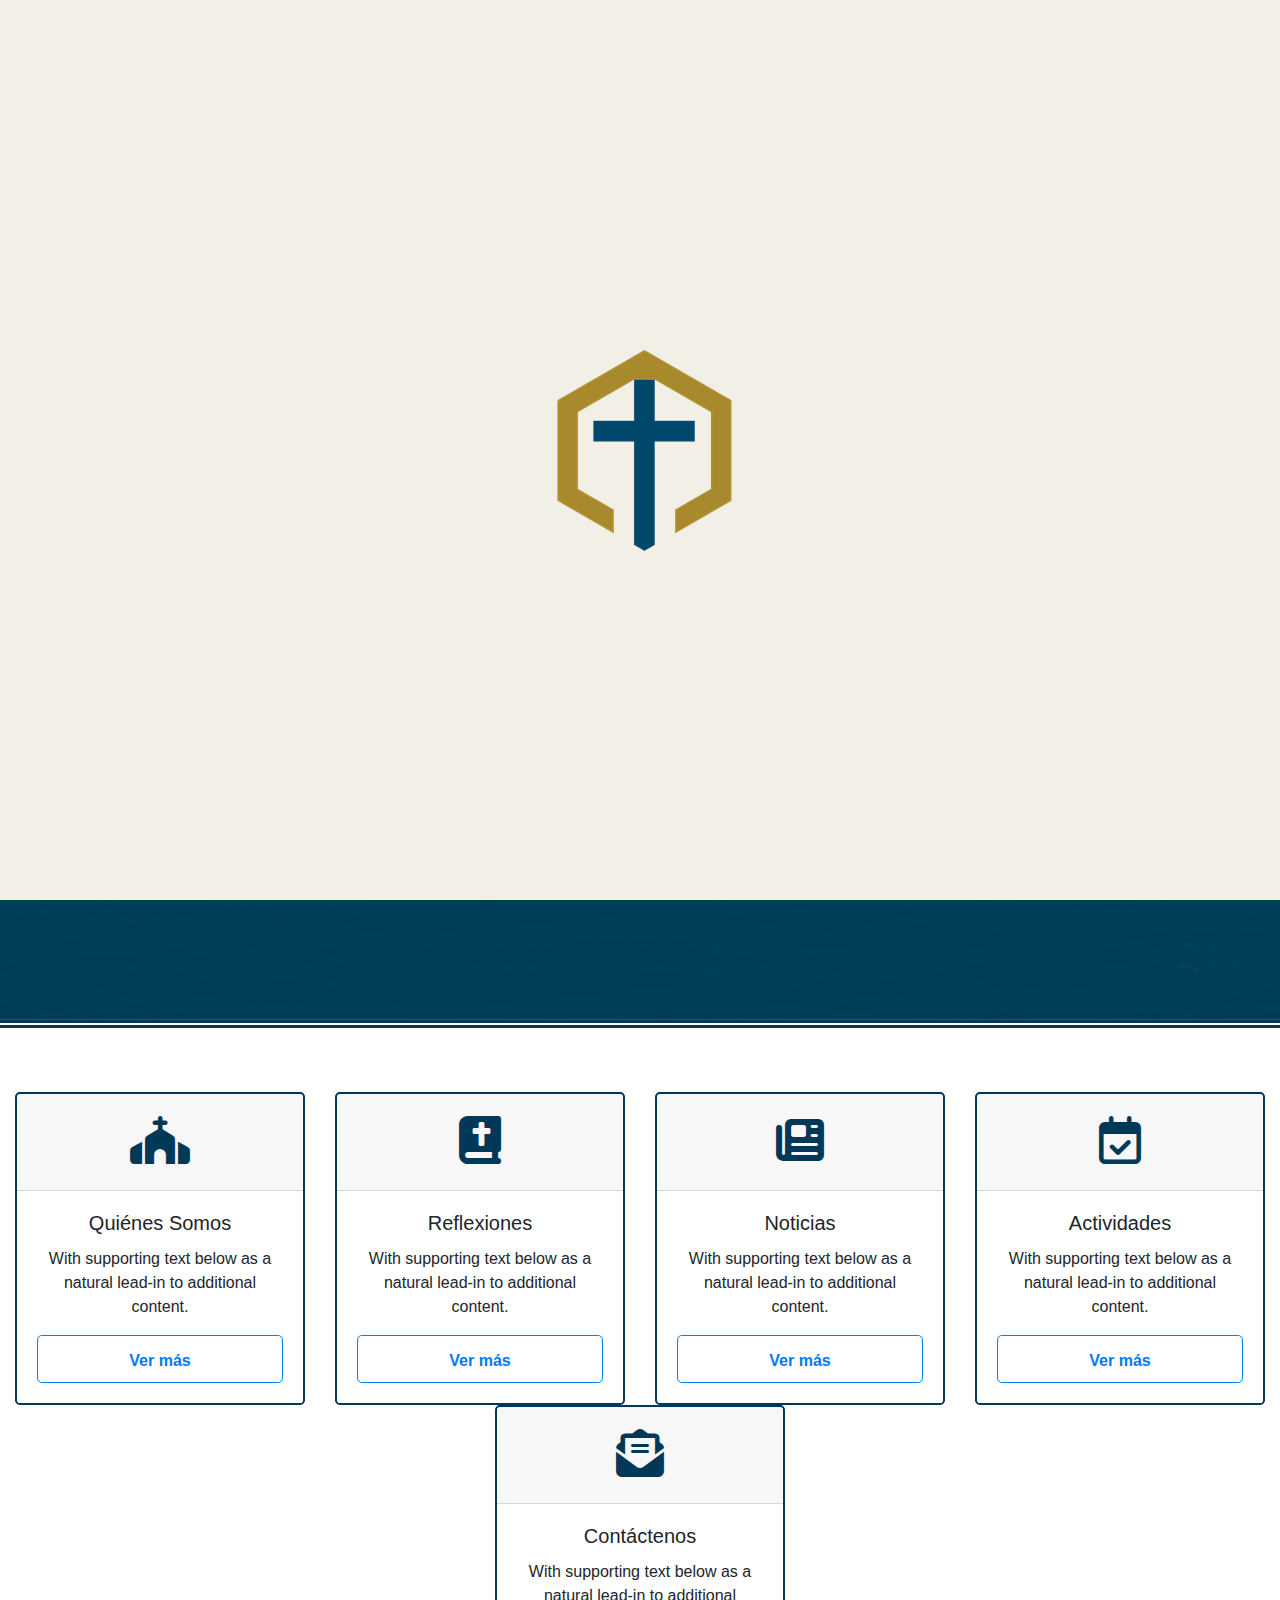
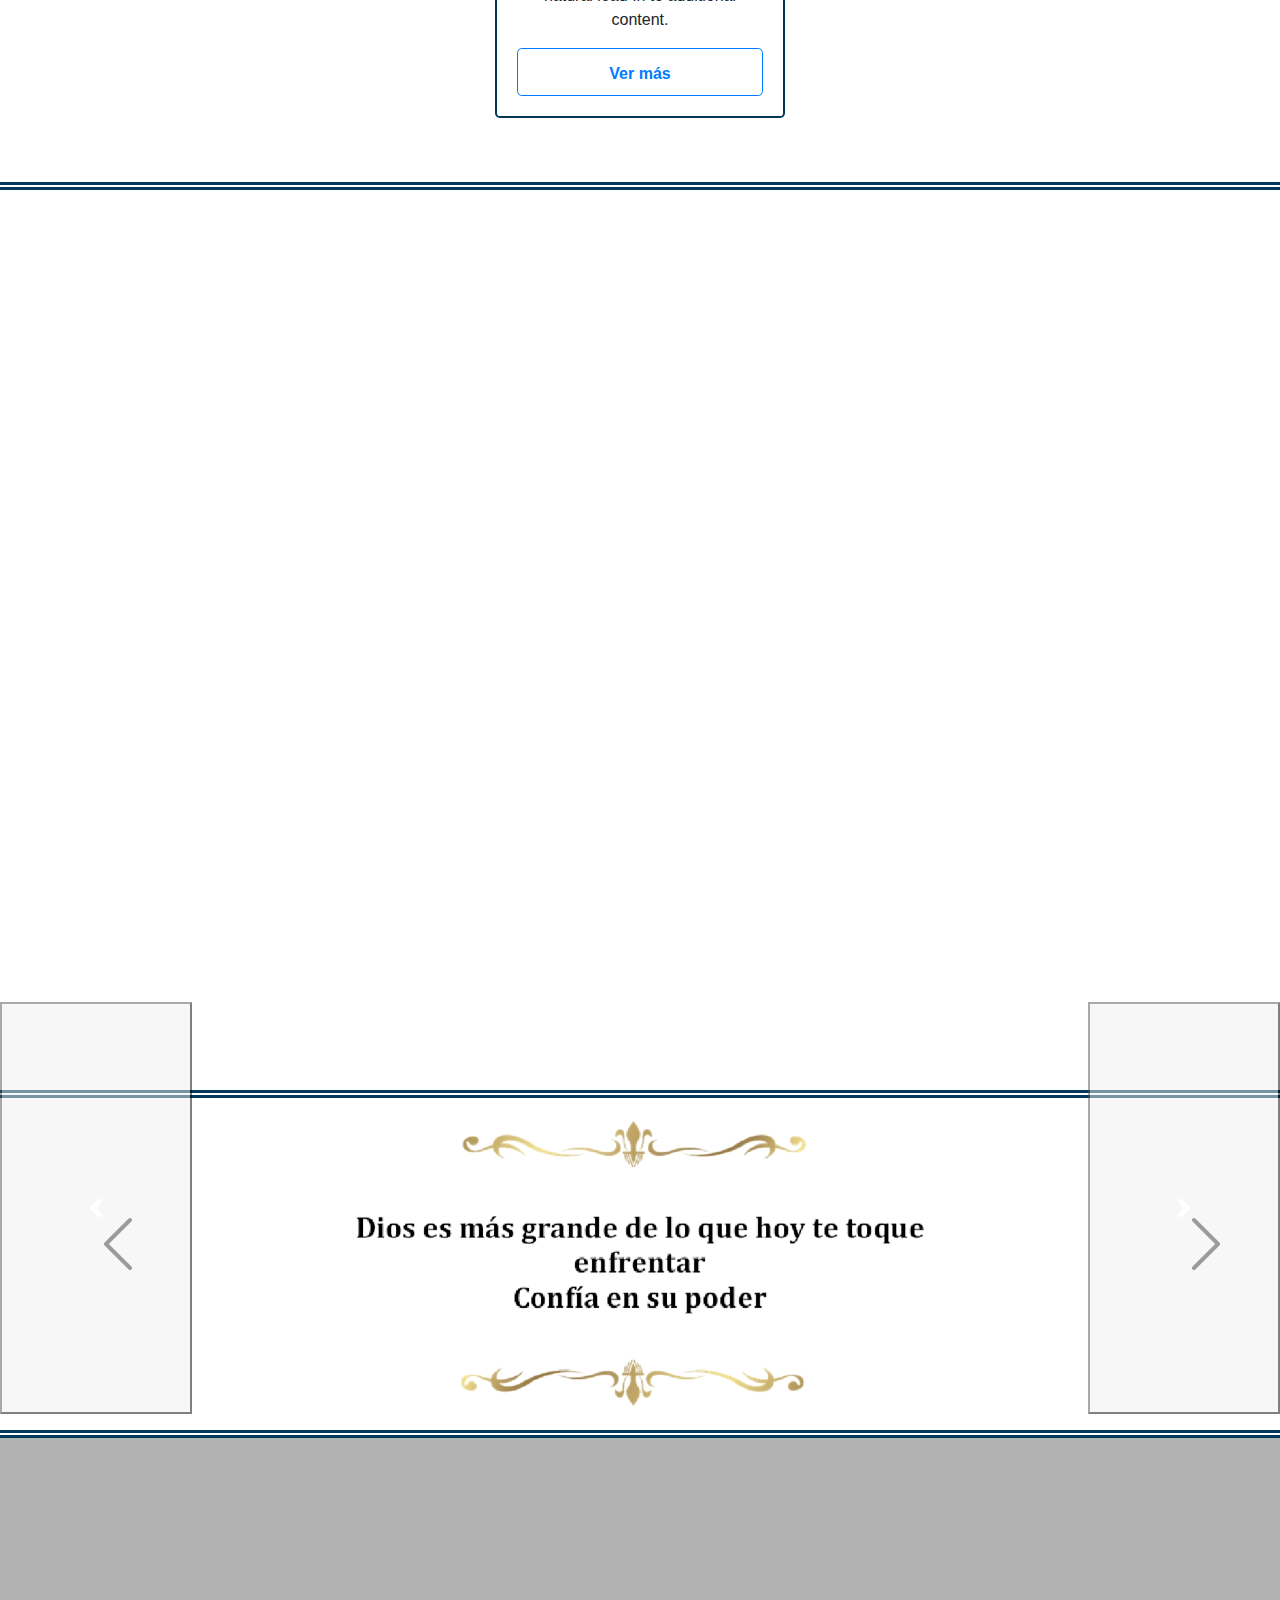
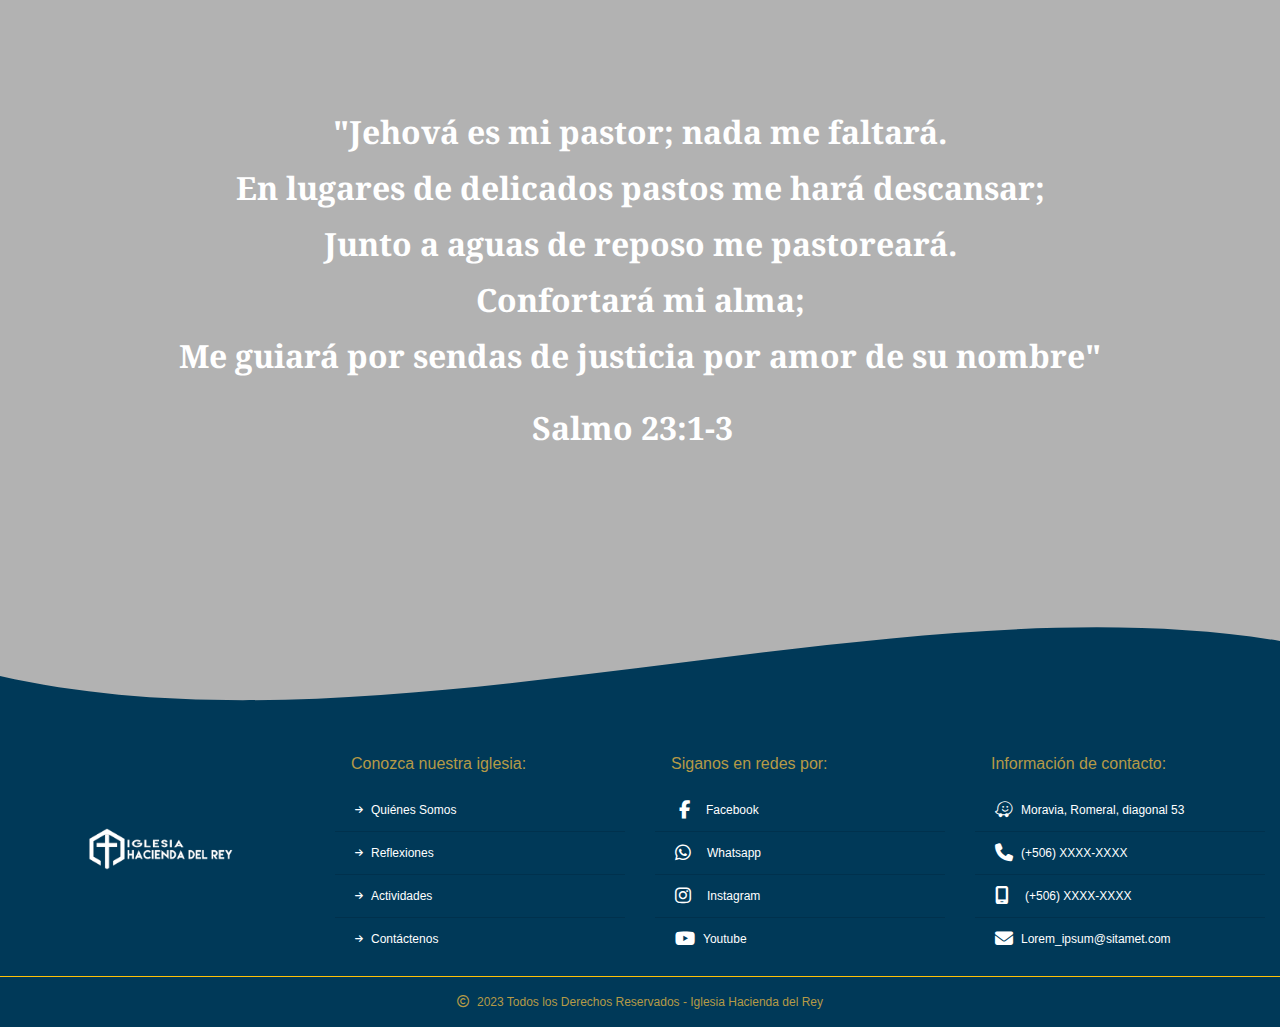
==== index.html @ 3e8dc72c "Commit inicial" ====
<!DOCTYPE html>

<!-- Página principal de la iglesia Hacienda del Rey  -->

<html lang="es">
    <head>
        <title>Inicio</title>
        <meta charset="UTF-8">
        <meta name="viewport" content="width=device-width, initial-scale=1.0">
        <meta name="keywords" content="Iglesia, Hacienda, Rey, invitar, acompañar, adorar, formar, amar, servir, enseñar, solidaridad, doctrina"/>
        <meta name="description" content="Bienvenidos a la página web de la Iglesia Hacienda del Rey, donde encontrará noticias, articulos y mucha más información para tu crecimiento espiritual"/>
        <link rel="shortcut icon" type="image/x-icon" href="imagenes/iconoIglesia_1.png"/>
        <link href="estilos/index.css" rel="stylesheet" type="text/css"/>
        <link rel="stylesheet" href="https://cdnjs.cloudflare.com/ajax/libs/font-awesome/6.5.1/css/all.min.css"/>
        <link href="https://fonts.googleapis.com/css2?family=Noto+Serif&display=swap" rel="stylesheet">
        <link href="https://fonts.googleapis.com/css2?family=Bree+Serif&display=swap" rel="stylesheet">
        
        <!-- Bootstrap -->
        <link rel="stylesheet" href="https://cdn.jsdelivr.net/npm/bootstrap@4.6.2/dist/css/bootstrap.min.css">
        <link rel="stylesheet" href="https://cdn.jsdelivr.net/npm/bootstrap-icons@1.8.3/font/bootstrap-icons.css">
    </head>
    <body>
        
        <!-- Encabezado -->
        <header class="encabezado">
            <div class="container-fluid">
                <div class="row justify-content-between align-items-center">
                    <div class="p-4">
                        <a class="navbar-brand" href="#"><img src="imagenes/LogoIglesiaColor.png" class="img-fluid" alt="Logo de la iglesia"/></a>
                    </div>                                        
                </div>
            </div>
        </header>
        
        <!-- Inicio sección principal -->
        <main> 
            
            <!--  ***** Imagen de fondo ***** -->
            <div class="fondo vh-100 w-100">
                <div class="colorFondo vh-100">
                    <div class="container">
                        <div class="row justify-content-center"> 
                            <div class="d-flex flex-row justify-content-center pt-5">
                                <img src="imagenes/borde_1.png" class="img-fluid w-25 mr-3" alt="imagen decorativa"/>
                                <h1 class="text-uppercase display-3 text-white titulos">bienvenidos</h1>
                                <img src="imagenes/borde_2.png" class="img-fluid w-25 ml-3" alt="imagen decorativa"/>   
                            </div>                            
                            <div class="txtVision py-5 my-5">
                                <p class="mb-0 text-white text-center font-weight-bold">"Lorem ipsum dolor sit amet, consectetur adipiscing elit, sed do eiusmod incididunt tempor ut labore et dolore magna aliqua. Ut enim ad minim veniam"</p>
                            </div>
                            <img src="imagenes/borde_3.png" class="img-fluid w-25" alt=""/>
                        </div>
                    </div>
                </div>
            </div>
                                               
            <!--  ***** Inicio sección menú de navegación ***** -->
            <div class="container-fluid py-5 bordes">
                <div class="row justify-content-around my-5">
                    <div class="col-6 col-sm-6 col-md-3 col-lg-3" style="max-width: 20rem;">
                        <div class="card text-center rounded-lg" style="border: 0.125em solid #003958;">
                            <div class="card-header" style="font-size: 3em;"><i class="fa-solid fa-church" style="color: #003958;"></i></div>
                            <div class="card-body">
                                <h5 class="card-title">Quiénes Somos</h5>
                                <p class="card-text">With supporting text below as a natural lead-in to additional content.</p>
                                <a href="quienesSomos.html" class="btn btn-outline-primary btn-lg btn-block font-weight-bold"><small><strong>Ver más</strong></small></a>
                            </div>
                        </div>
                    </div>
                    <div class="col-6 col-sm-6 col-md-3 col-lg-3" style="max-width: 20rem;">
                        <div class="card text-center rounded-lg" style="border: 0.125em solid #003958;">
                            <div class="card-header" style="font-size: 3em;"><i class="fa-solid fa-book-bible" style="color: #003958;"></i></div>
                            <div class="card-body">
                                <h5 class="card-title">Reflexiones</h5>
                                <p class="card-text">With supporting text below as a natural lead-in to additional content.</p>
                                <a href="reflexiones.html" class="btn btn-outline-primary btn-lg btn-block font-weight-bold"><small><strong>Ver más</strong></small></a>
                            </div>
                        </div>
                    </div>
                    <div class="col-6 col-sm-6 col-md-3 col-lg-3" style="max-width: 20rem;">
                        <div class="card text-center rounded-lg" style="border: 0.125em solid #003958;">
                            <div class="card-header" style="font-size: 3em;"><i class="fa-solid fa-newspaper" style="color: #003958;"></i></div>
                            <div class="card-body">
                                <h5 class="card-title">Noticias</h5>
                                <p class="card-text">With supporting text below as a natural lead-in to additional content.</p>
                                <a href="noticias.html" class="btn btn-outline-primary btn-lg btn-block font-weight-bold"><small><strong>Ver más</strong></small></a>
                            </div>
                        </div>
                    </div>
                    <div class="col-6 col-sm-6 col-md-3 col-lg-3" style="max-width: 20rem;">
                        <div class="card text-center rounded-lg" style="border: 0.125em solid #003958;">
                            <div class="card-header" style="font-size: 3em;"><i class="fa-regular fa-calendar-check" style="color: #003958;"></i></div>
                            <div class="card-body">
                                <h5 class="card-title">Actividades</h5>
                                <p class="card-text">With supporting text below as a natural lead-in to additional content.</p>
                                <a href="actividades.html" class="btn btn-outline-primary btn-lg btn-block font-weight-bold"><small><strong>Ver más</strong></small></a>
                            </div>
                        </div>
                    </div>
                    <div class="col-6 col-sm-6 col-md-3 col-lg-3" style="max-width: 20rem;">
                        <div class="card text-center rounded-lg" style="border: 0.125em solid #003958;">
                            <div class="card-header" style="font-size: 3em;"><i class="fa-solid fa-envelope-open-text" style="color: #003958;"></i></div>
                            <div class="card-body">
                                <h5 class="card-title">Contáctenos</h5>
                                <p class="card-text">With supporting text below as a natural lead-in to additional content.</p>
                                <a href="contacto.html" class="btn btn-outline-primary btn-lg btn-block font-weight-bold"><small><strong>Ver más</strong></small></a>
                            </div>
                        </div>
                    </div>
                </div>
            </div>
            <!--  ***** Fin sección menú de navegación ***** -->
            
            <!--  ***** Inicio sección versículo ***** -->
            <div class="parallax-seccion-1 vh-100 w-100">
                <div>
                    <div class="container-fluid">
                        <div class="row text-white text-center font-weight-bold justify-content-center align-items-center vh-100">
                            <div class="txtVersiculo">
                                <p class="text-center px-3">Porque de tal manera amó Dios al mundo,<br> que ha dado a su Hijo unigénito,<br> para que todo aquel que en él cree,<br> no se pierda, mas tenga vida eterna.</p>
                                <p class="text-center pr-3">Juan 3:16</p>
                            </div>
                        </div>
                    </div>
                </div>
            </div>
            <!--  ***** Fin sección versículo ***** -->
            
            <!--  ***** Inicio sección galería de imágenes ***** -->
            <div class="bg-white py-3 contentSlide bordes">
                <div id="carouselWithControls" class="carousel slide" data-ride="carousel">
                    <div class="carousel-inner">
                        <div class="carousel-item active">
                            <img src="imagenes/texto_1.png" class="mx-auto d-block w-50" alt="texto para carrusel"/>
                        </div>
                        <div class="carousel-item">
                            <img src="imagenes/texto_2.png" class="mx-auto d-block w-50" alt="texto para carrusel"/>
                        </div>
                        <div class="carousel-item">
                            <img src="imagenes/texto_3.png" class="mx-auto d-block w-50" alt="texto para carrusel"/>
                        </div>
                        <div class="carousel-item">
                            <img src="imagenes/texto_4.png" class="mx-auto d-block w-50" alt="texto para carrusel"/>
                        </div>
                        <div class="carousel-item">
                            <img src="imagenes/texto_5.png" class="mx-auto d-block w-50" alt="texto para carrusel"/>
                        </div>
                    </div>
                    <button class="carousel-control-prev" type="button" data-target="#carouselWithControls" data-slide="prev">
                        <span class="carousel-control-prev-icon" aria-hidden="true"><i class="flechaPrev bi bi-chevron-left text-dark"></i></span>
                        <span class="sr-only">Previous</span>
                    </button>
                    <button class="carousel-control-next" type="button" data-target="#carouselWithControls" data-slide="next">
                        <span class="carousel-control-next-icon" aria-hidden="true"><i class="flechaSig bi bi-chevron-right text-dark"></i></span>
                        <span class="sr-only">Next</span>
                    </button>
                </div>
            </div>
            <!--  ***** Fin sección galería de imágenes ***** -->
            
            <!--  ***** Inicio sección versículo ***** -->
            <div class="parallax-seccion-2 vh-100 w-100">
                <div class="colorFondo vh-100">
                    <div class="container-fluid">
                        <div class="row text-white text-center font-weight-bold justify-content-center align-items-center vh-100">
                            <div class="txtVersiculo">
                                <p class="text-center px-3">"Jehová es mi pastor; nada me faltará.<br>En lugares de delicados pastos me hará descansar;<br>Junto a aguas de reposo me pastoreará.<br>Confortará mi alma;<br>Me guiará por sendas de justicia por amor de su nombre"</p>
                                <p class="text-center pr-3">Salmo 23:1-3</p>
                            </div>
                        </div>
                    </div>
                </div>
                <!--  ***** Fin sección versículo ***** -->
               
                <div class="wave">
                    <div style="height: 150px; overflow: hidden;">
                        <svg viewBox="0 0 500 150" preserveAspectRatio="none" style="height: 100%; width: 100%;">
                            <path d="M0.00,49.98 C153.21,138.66 349.20,-49.98 500.84,15.30 L500.00,150.00 L0.00,150.00 Z" style="stroke: none; fill: #003958;"></path>
                        </svg>
                    </div>
                </div>
            </div>
        </main>
        <!-- Fin sección principal -->
        
        <!--  ***** Inicio sección pie de página ***** -->
        <footer style="background: #003958;">
            <div class="container-fluid">
                <div class="row justify-content-center align-items-center mb-3">
                    
                    <!-- Columna con el logo de la iglesia -->
                    <div class="d-none d-lg-block col-sm-3 col-md-3 col-lg-3 col-xl-3">
                        <img src="imagenes/LogoIglesiaBlanco.png" class="img-fluid w-50 mx-auto d-block" alt="Logo iglesia"/>
                    </div>
                    
                    <!-- Columna con enlaces de Quiénes Somos -->
                    <div class="col-4 col-sm-4 col-md-4 col-lg-3 col-xl-3">
                        <h4 class="my-3 ml-3" style="color: #b59a47;">Conozca nuestra iglesia:</h4>
                        <div class="txtInfo list-group list-group-flush">
                            <a href="quienesSomos.html" class="list-group-item list-group-item-action text-white" style="background: #003958;"><i class="fa-solid fa-arrow-right fa-xs mr-2"></i>Quiénes Somos</a>
                            <a href="reflexiones.html" class="list-group-item list-group-item-action text-white" style="background: #003958;"><i class="fa-solid fa-arrow-right fa-xs mr-2"></i>Reflexiones</a>
                            <a href="actividades.html" class="list-group-item list-group-item-action text-white" style="background: #003958;"><i class="fa-solid fa-arrow-right fa-xs mr-2"></i>Actividades</a>
                            <a href="contacto.html" class="list-group-item list-group-item-action text-white" style="background: #003958;"><i class="fa-solid fa-arrow-right fa-xs mr-2"></i>Contáctenos</a>
                        </div>
                    </div>
                    
                    <!-- Columna con enlaces a redes sociales -->
                    <div class="col-4 col-sm-4 col-md-4 col-lg-3 col-xl-3">
                        <h4 class="my-3 ml-3" style="color: #b59a47;">Siganos en redes por:</h4>
                        <div class="txtInfo list-group list-group-flush">
                            <a href="https://www.facebook.com/" class="list-group-item list-group-item-action text-white" style="background: #003958;"><i class="fa-brands fa-facebook-f fa-xl ml-1 mr-3"></i>Facebook</a>
                            <a href="https://web.whatsapp.com/" class="list-group-item list-group-item-action text-white" style="background: #003958;"><i class="fa-brands fa-whatsapp fa-xl mr-3"></i>Whatsapp</a>
                            <a href="http://instagram.com/" class="list-group-item list-group-item-action text-white" style="background: #003958;"><i class="fa-brands fa-instagram fa-xl mr-3"></i>Instagram</a>
                            <a href="http://www.youtube.com/" class="list-group-item list-group-item-action text-white" style="background: #003958;"><i class="fa-brands fa-youtube fa-xl mr-2"></i>Youtube</a>
                        </div>
                    </div>
                    
                    <!-- Columna con información de contacto -->
                    <div class="col-4 col-sm-4 col-md-4 col-lg-3 col-xl-3">
                        <h4 class="my-3 ml-3" style="color: #b59a47;">Información de contacto:</h4>
                        <div class="txtInfo list-group list-group-flush">
                            <a href="https://www.waze.com/es/live-map/" class="list-group-item list-group-item-action text-white" style="background: #003958;"><i class="fa-brands fa-waze fa-xl mr-2"></i>Moravia, Romeral, diagonal 53</a>
                            <a href="#" class="list-group-item list-group-item-action text-white" style="background: #003958;"><i class="fa-solid fa-phone fa-xl mr-2"></i>(+506)&nbsp;XXXX-XXXX</a>
                            <a href="#" class="list-group-item list-group-item-action text-white" style="background: #003958;"><i class="fa-solid fa-mobile-screen fa-xl mr-3"></i>(+506)&nbsp;XXXX-XXXX</a>
                            <a href="#" class="list-group-item list-group-item-action text-white" style="background: #003958;"><i class="fa-solid fa-envelope fa-xl mr-2"></i>Lorem_ipsum@sitamet.com</a>
                        </div>
                    </div>
                </div>
                
                <!-- Barra de información -->
                <div class="row border-top border-warning justify-content-center">
                    <div class="barraInfo mt-3" style="color: #b59a47;">
                        <p><i class="fa-regular fa-copyright mr-2"></i>2023 Todos los Derechos Reservados - Iglesia Hacienda del Rey</p>
                    </div>
                </div>
            </div>
        </footer>
        <!--  ***** Fin sección pie de página ***** -->
        
        <!-- Preloader  -->
        <div class="contenedorLoader d-flex justify-content-center align-items-center" id="contenedorLoader">
            <img src="imagenes/iconoIglesia_2.png" alt="Imagen utilizada para el preloader">
        </div>
                
        <!-- Archivos de Javascript de Bootstrap  -->
        <script src="https://cdn.jsdelivr.net/npm/jquery@3.5.1/dist/jquery.slim.min.js"></script>
        <script src="https://cdn.jsdelivr.net/npm/popper.js@1.16.1/dist/umd/popper.min.js"></script>
        <script src="https://cdn.jsdelivr.net/npm/bootstrap@4.6.2/dist/js/bootstrap.min.js"></script>
        
        <!-- Archivos de Javascript -->
        <script src="js/preloader.js" type="text/javascript"></script>
    </body>
</html>
---- estilos/index.css ----
/*
To change this license header, choose License Headers in Project Properties.
To change this template file, choose Tools | Templates
and open the template in the editor.
*/
/* 
    Created on : 26/01/2024, 04:51:18 PM
    Author     : pcgc7
*/

:root {
    --colorAzul: #003958;
    --colorDorado: #b59a47;
    --colorBlanco: #fff;
    --colorWhitesmoke: #f5f5f5;
    --colorAlabaster: #f2f0e6;
    --colorSilver: #ccc;
    --colorRojo: #cc0000;
}

/* Encabezado */
.encabezado { background: linear-gradient(to right, var(--colorWhitesmoke) 0%, var(--colorDorado) 100%); }
.encabezado .img-fluid { max-width: 85%; }

/* Imagen de fondo */
.fondo { background-image: url('../imagenes/fondo_1.jpg'); }
.colorFondo { background: rgba(0,0,0,0.3); }

/* Sección principal */
.titulos { font-family: 'Bree Serif', serif; }
main .my-5 { margin-top: 3em!important; margin-bottom: 3em!important; }
main .py-5 { padding-top: 3em!important; padding-bottom: 3em!important; }
main .display-3 { font-size: 4.5em!important; }    
.txtVision p, .txtVersiculo p { font-family: 'Noto Serif', serif; font-size: 2.75em; line-height: 1.75em; }
.bordes { border-top: 0.5em double var(--colorAzul); border-bottom: 0.5em double var(--colorAzul); }

/* Imagenes movibles */
.parallax-seccion-1 { background-image: url('../imagenes/fondoParallax_1.jpg'); background-attachment: fixed; }
.parallax-seccion-2 { background-image: url('../imagenes/fondoParallax_2.jpg'); background-attachment: fixed; }
.fondo, .parallax-seccion-1, .parallax-seccion-2 { background-size: cover; background-position: center; background-repeat: no-repeat; }

/* Carrusel de imágenes */
.carousel-control-next, .carousel-control-prev { top: -7em !important; }
.flechaPrev, .flechaSig { font-size: 4em; }

/* Efecto de onda */
.wave { max-width: 100%; position: relative; top: -7em; }

/* Pie de página */
.col-sm-4 h4 { font-size: 1em !important; }
.col-sm-4 .txtInfo, .barraInfo { font-size: 0.75em; }

/* Preloader */
.contenedorLoader { background: var(--colorAlabaster); position: fixed; top: 0; left: 0; height: 100%; width: 100%; z-index: 100; transition: all 1.5s; }

/********************* Media queries *********************/

/* Estilo para dispositivos con tamaño de pantalla mayor a 1424px y menor que 1648px */
@media screen and (min-width: 1424px) and (max-width: 1647.98px) {
    
    /* Encabezado */
    .encabezado .img-fluid { max-width: 80%; }
    .encabezado .py-5 { padding-top: 2.5rem!important; padding-bottom: 2.5rem!important; }
    
    /* Sección principal */
    main .vh-100 { height: 100vh!important; } 
    main .my-5 { margin-top: 2.5em!important; margin-bottom: 2.5em!important; }
    main .py-5 { padding-top: 2.5em!important; padding-bottom: 2.5em!important; }
    main .display-3 { font-size: 4em!important; }
    .txtVision p, .txtVersiculo p { font-size: 2.5em; }   
}

/* Estilo para dispositivos con tamaño de pantalla mayor a 1200px y menor que 1424px */
@media screen and (min-width: 1200px) and (max-width: 1423.98px) {
    
    /* Encabezado */
    .encabezado .img-fluid { max-width: 80%; }
    .encabezado .py-5 { padding-top: 2.25em!important; padding-bottom: 2.25em!important; }
    
    /* Sección principal */
    main .vh-100 { height: 100vh!important; } 
    main .my-5 { margin-top: 2em!important; margin-bottom: 2em!important; }
    main .py-5 { padding-top: 2em!important; padding-bottom: 2em!important; }
    main .display-3 { font-size: 3.5em!important; }
    .txtVision p, .txtVersiculo p { font-size: 2em; }    
}

/* Estilo para dispositivos con tamaño de pantalla mayor a 992px y menor que 1200px */
@media screen and (min-width: 992px) and (max-width: 1199.98px) {
    
    /* Encabezado */    
    .encabezado .img-fluid { max-width: 75%; }
    .encabezado .py-5 { padding-top: 2em!important; padding-bottom: 2em!important; }
    
    /* Sección principal */      
    main .vh-100 { height: 80vh!important; } 
    main .my-5 { margin-top: 1.5em!important; margin-bottom: 1.5em!important; }
    main .py-5 { padding-top: 1.5em!important; padding-bottom: 1.5em!important; }
    main .display-3 { font-size: 3em!important; }
    .txtVision p, .txtVersiculo p { font-size: 1.5em; }
    
    /* Menú de opciones */
    .card { margin-bottom: 1.5em !important; font-size: 80%; }    
    
    /* Carrusel de imágenes */
    .carousel-control-next, .carousel-control-prev { top: -3em !important; }
    .flechaPrev, .flechaSig { font-size: 3em; }  
    
    /* Efecto de onda */
    .wave { top: -6.5em; }   
    
    /* Pie de página */
    .list-group-item { padding-left: 1em!important; padding-right: 1em!important; }
}

/* Estilo para dispositivos con tamaño de pantalla mayor a 768px y menor que 992px */
@media screen and (min-width: 768px) and (max-width: 991.98px) {
    
    /* Encabezado */
    .encabezado .img-fluid { max-width: 70%; }
    .encabezado .py-5 { padding-top: 1.75em!important; padding-bottom: 1.75em!important; }
    
    /* Sección principal */    
    main .vh-100 { height: 65vh!important; }
    main .my-5 { margin-top: 1em!important; margin-bottom: 1em!important; }
    main .py-5 { padding-top: 1em!important; padding-bottom: 1em!important; }
    main .display-3 { font-size: 2.75em!important; }
    .txtVision p, .txtVersiculo p { font-size: 1.25em; }
    
    /* Menú de opciones */
    .card { margin-bottom: 1em !important; font-size: 70%; }    
    
    /* Carrusel de imágenes */
    .carousel-control-next, .carousel-control-prev { top: -3em !important; }
    .flechaPrev, .flechaSig { font-size: 3em; }
    
    /* Efecto de onda */
    .wave { top: -6em; }
    
    /* Preloader */
    .contenedorLoader img { width: 20%; }
}

/* Estilo para dispositivos con tamaño de pantalla mayor a 576px y menor que 768px */
@media screen and (min-width: 576px) and (max-width: 767.98px) {  
    
    /* Encabezado */
    .encabezado .img-fluid { max-width: 65%; }
    .encabezado .py-5 { padding-top: 1.5em!important; padding-bottom: 1.5em!important; }
    
    /* Sección principal */
    main .vh-100 { height: 57vh!important; }
    main .my-5 { margin-top: 0.75em!important; margin-bottom: 0.75em!important; }
    main .py-5 { padding-top: 0.75em!important; padding-bottom: 0.75em!important; }
    main .display-3 { font-size: 2.5em!important; }
    .txtVision p, .txtVersiculo p { font-size: 1.25em; }
    
    /* Menú de opciones */
    .card { margin-bottom: 0.75em!important; font-size: 70%; }    
    
    /* Carrusel de imágenes */
    .carousel-control-next, .carousel-control-prev { top: -3em !important; }
    .flechaPrev, .flechaSig { font-size: 2em; }
    
    /* Efecto de onda */
    .wave { top: -5em; }
    
    /* Pie de página */
    .col-sm-4 { width: 33%!important; padding-right: 0!important; }
    .col-sm-4 h4 { font-size: 0.75em !important; }
    .col-sm-4 .txtInfo, .barraInfo { font-size: 0.55em !important; }
    
    /* Preloader */
    .contenedorLoader img { width: 20%; }    
}

/* Estilo para dispositivos con tamaño de pantalla menor que 576px */
@media screen and (max-width: 575.98px) {
    
    /* Encabezado */
    .encabezado .img-fluid { max-width: 55%; }
    .encabezado .py-5 { padding-top: 1.5em!important; padding-bottom: 1.5em!important; }

    /* Sección principal */
    main .vh-100 { height: 50vh!important; }
    main .display-3 { font-size: 2.25em!important; }
    main .my-5 { margin-top: 0.5em!important; margin-bottom: 0.5em!important; }
    main .py-5 { padding-top: 0.5em!important; padding-bottom: 0.5em!important; }
    .txtVision p, .txtVersiculo p { font-size: 1em; }
    
    /* Menú de opciones */
    .card { margin-bottom: 0.5em !important; font-size: 70%; }    
    
    /* Carrusel de imágenes */
    .carousel-control-next, .carousel-control-prev { top: -2em !important; }
    .flechaPrev, .flechaSig { font-size: 2em; }
    
    /* Efecto de onda */
    .wave { top: -5em; }
    
    /* Pie de página */
    .col-4 { width: 33%!important; padding-right: 0!important; }
    .col-4 h4 { font-size: 0.75em !important; }
    .col-4 .txtInfo, .barraInfo { font-size: 0.55em !important; }
    .list-group-item { padding-left: 1em!important; padding-right: 1em!important; }
    
    /* Preloader */
    .contenedorLoader img { width: 20%; }
}
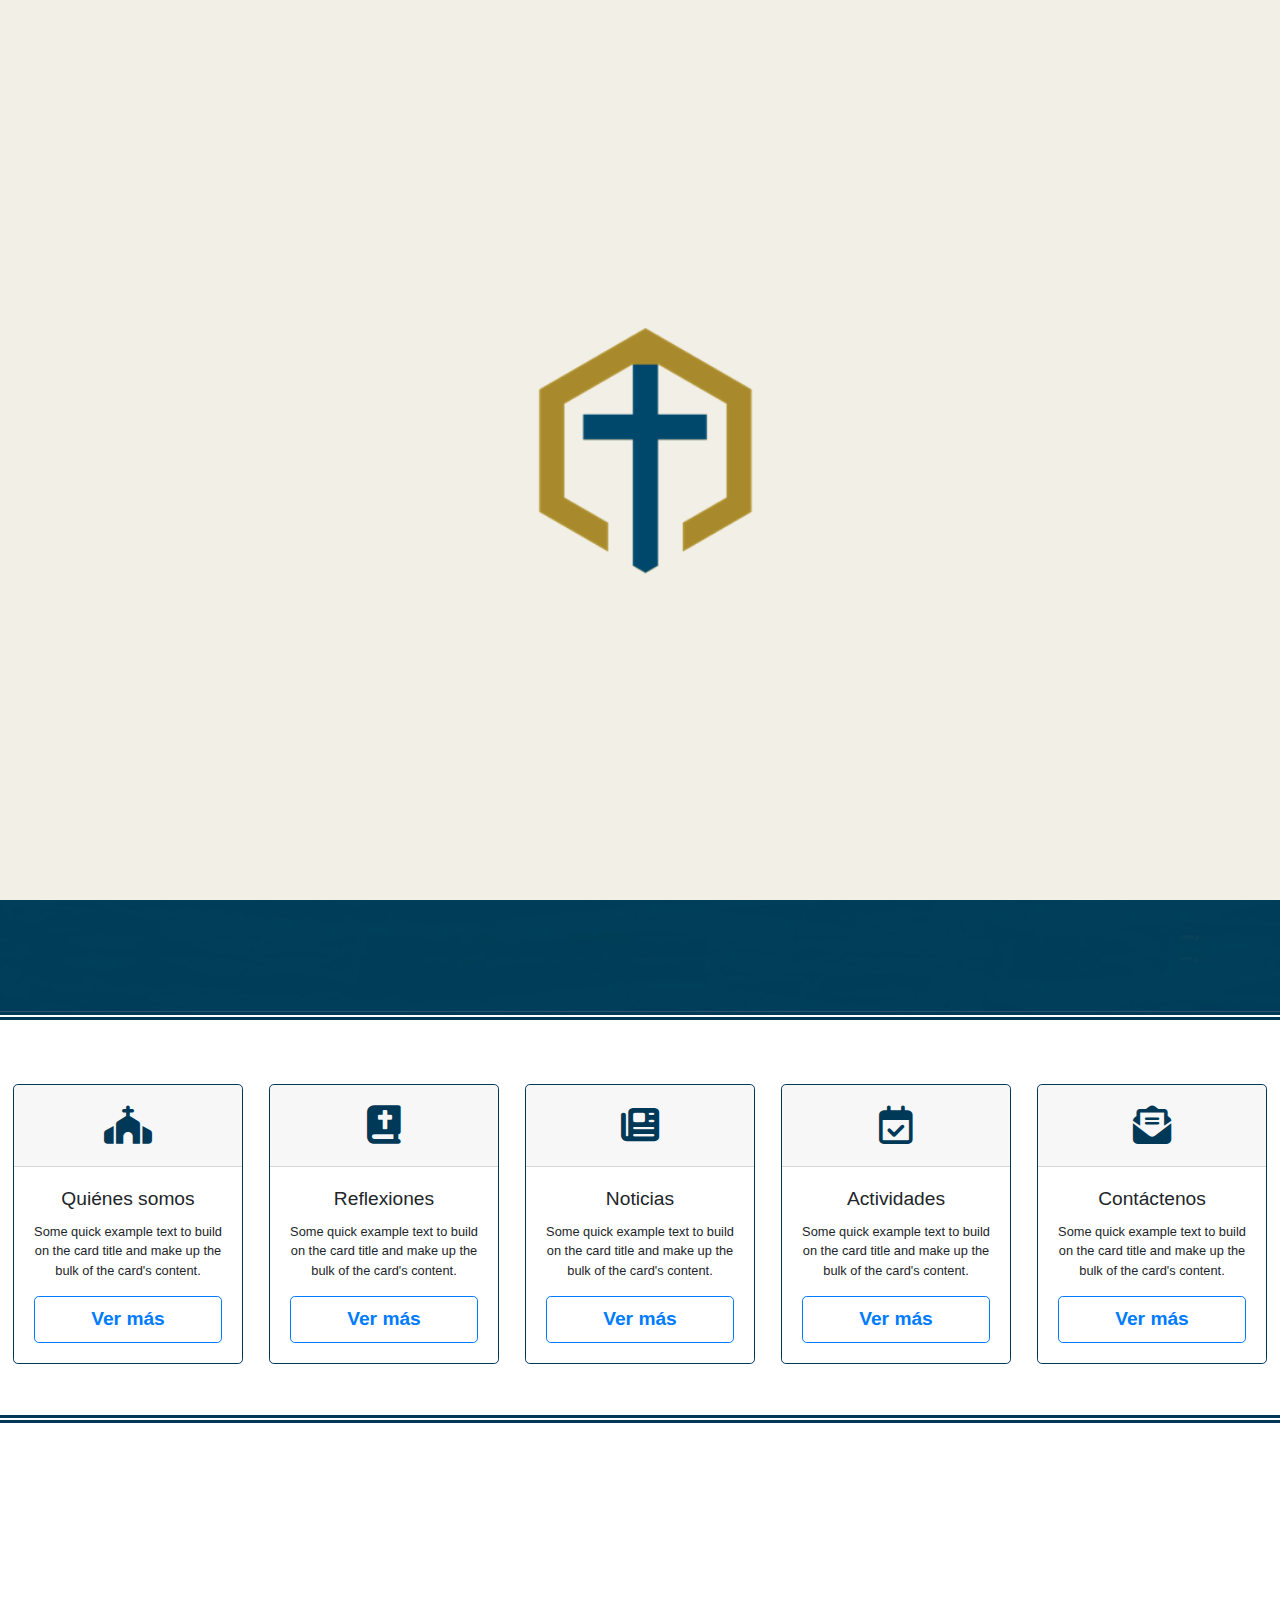
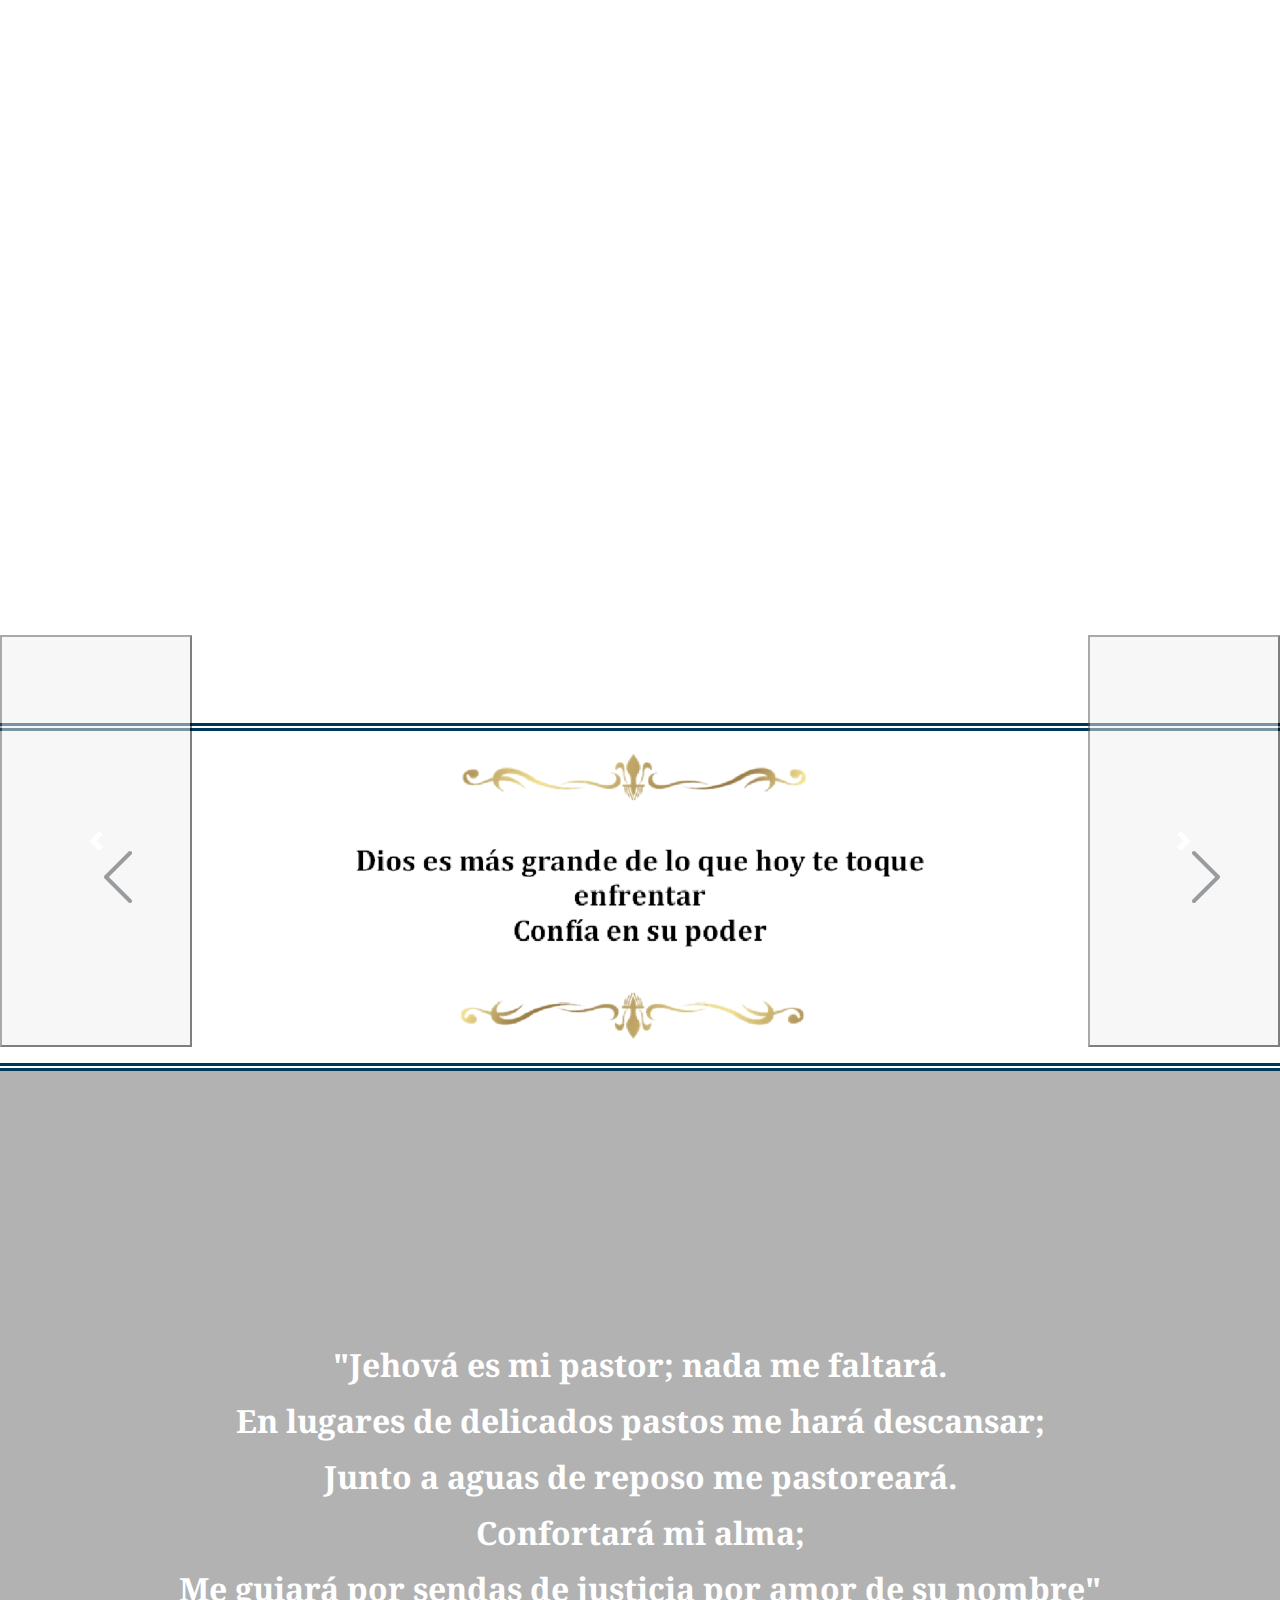
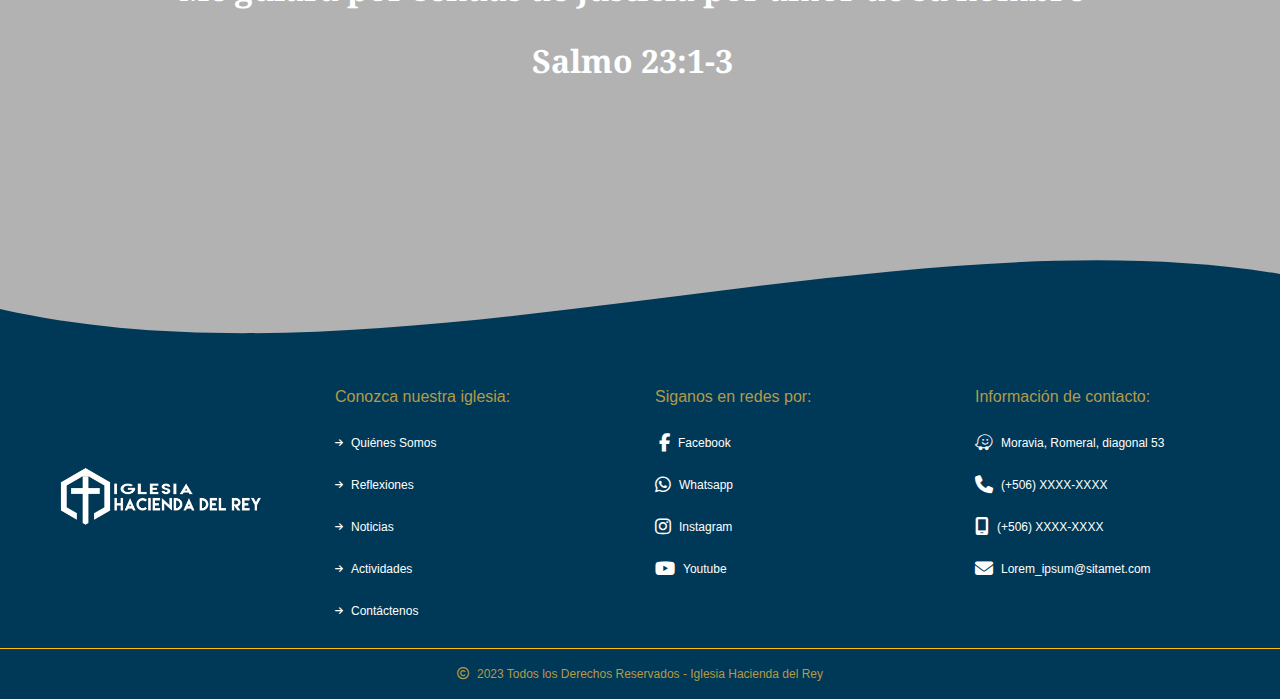
==== commit a2ad49b0: "Actualización sitio web" ====
--- a/index.html
+++ b/index.html
@@ -34,21 +34,25 @@
         
         <!-- Inicio sección principal -->
         <main> 
-            
+                        
             <!--  ***** Imagen de fondo ***** -->
-            <div class="fondo vh-100 w-100">
-                <div class="colorFondo vh-100">
-                    <div class="container">
-                        <div class="row justify-content-center"> 
-                            <div class="d-flex flex-row justify-content-center pt-5">
-                                <img src="imagenes/borde_1.png" class="img-fluid w-25 mr-3" alt="imagen decorativa"/>
-                                <h1 class="text-uppercase display-3 text-white titulos">bienvenidos</h1>
-                                <img src="imagenes/borde_2.png" class="img-fluid w-25 ml-3" alt="imagen decorativa"/>   
-                            </div>                            
-                            <div class="txtVision py-5 my-5">
-                                <p class="mb-0 text-white text-center font-weight-bold">"Lorem ipsum dolor sit amet, consectetur adipiscing elit, sed do eiusmod incididunt tempor ut labore et dolore magna aliqua. Ut enim ad minim veniam"</p>
+            <div class="container-fluid px-0">
+                <div class="fondo vh-100">
+                    <div class="colorFondo vh-100">
+                        <div class="container">
+                            <div class="row pt-5"> 
+                                <div class="d-flex flex-row justify-content-center">
+                                    <img src="imagenes/borde_1.png" class="img-fluid w-25 mr-3" alt="imagen decorativa"/>
+                                    <h1 class="text-uppercase display-3 text-white titulos">bienvenidos</h1>
+                                    <img src="imagenes/borde_2.png" class="img-fluid w-25 ml-3" alt="imagen decorativa"/>   
+                                </div>                            
+                                <div class="txtVision py-5 my-5">
+                                    <p class="mb-0 text-white text-center font-weight-bold">"Lorem ipsum dolor sit amet, consectetur adipiscing elit, sed do eiusmod incididunt tempor ut labore et dolore magna aliqua. Ut enim ad minim veniam"</p>
+                                </div>
+                                <div class="mx-auto text-center">
+                                    <img src="imagenes/borde_3.png" class="img-fluid w-75" alt=""/>
+                                </div>                                
                             </div>
-                            <img src="imagenes/borde_3.png" class="img-fluid w-25" alt=""/>
                         </div>
                     </div>
                 </div>
@@ -57,56 +61,51 @@
             <!--  ***** Inicio sección menú de navegación ***** -->
             <div class="container-fluid py-5 bordes">
                 <div class="row justify-content-around my-5">
-                    <div class="col-6 col-sm-6 col-md-3 col-lg-3" style="max-width: 20rem;">
-                        <div class="card text-center rounded-lg" style="border: 0.125em solid #003958;">
-                            <div class="card-header" style="font-size: 3em;"><i class="fa-solid fa-church" style="color: #003958;"></i></div>
-                            <div class="card-body">
-                                <h5 class="card-title">Quiénes Somos</h5>
-                                <p class="card-text">With supporting text below as a natural lead-in to additional content.</p>
-                                <a href="quienesSomos.html" class="btn btn-outline-primary btn-lg btn-block font-weight-bold"><small><strong>Ver más</strong></small></a>
-                            </div>
-                        </div>
-                    </div>
-                    <div class="col-6 col-sm-6 col-md-3 col-lg-3" style="max-width: 20rem;">
-                        <div class="card text-center rounded-lg" style="border: 0.125em solid #003958;">
-                            <div class="card-header" style="font-size: 3em;"><i class="fa-solid fa-book-bible" style="color: #003958;"></i></div>
-                            <div class="card-body">
-                                <h5 class="card-title">Reflexiones</h5>
-                                <p class="card-text">With supporting text below as a natural lead-in to additional content.</p>
-                                <a href="reflexiones.html" class="btn btn-outline-primary btn-lg btn-block font-weight-bold"><small><strong>Ver más</strong></small></a>
-                            </div>
-                        </div>
-                    </div>
-                    <div class="col-6 col-sm-6 col-md-3 col-lg-3" style="max-width: 20rem;">
-                        <div class="card text-center rounded-lg" style="border: 0.125em solid #003958;">
-                            <div class="card-header" style="font-size: 3em;"><i class="fa-solid fa-newspaper" style="color: #003958;"></i></div>
-                            <div class="card-body">
-                                <h5 class="card-title">Noticias</h5>
-                                <p class="card-text">With supporting text below as a natural lead-in to additional content.</p>
-                                <a href="noticias.html" class="btn btn-outline-primary btn-lg btn-block font-weight-bold"><small><strong>Ver más</strong></small></a>
-                            </div>
-                        </div>
-                    </div>
-                    <div class="col-6 col-sm-6 col-md-3 col-lg-3" style="max-width: 20rem;">
-                        <div class="card text-center rounded-lg" style="border: 0.125em solid #003958;">
-                            <div class="card-header" style="font-size: 3em;"><i class="fa-regular fa-calendar-check" style="color: #003958;"></i></div>
-                            <div class="card-body">
-                                <h5 class="card-title">Actividades</h5>
-                                <p class="card-text">With supporting text below as a natural lead-in to additional content.</p>
-                                <a href="actividades.html" class="btn btn-outline-primary btn-lg btn-block font-weight-bold"><small><strong>Ver más</strong></small></a>
-                            </div>
-                        </div>
-                    </div>
-                    <div class="col-6 col-sm-6 col-md-3 col-lg-3" style="max-width: 20rem;">
-                        <div class="card text-center rounded-lg" style="border: 0.125em solid #003958;">
-                            <div class="card-header" style="font-size: 3em;"><i class="fa-solid fa-envelope-open-text" style="color: #003958;"></i></div>
-                            <div class="card-body">
-                                <h5 class="card-title">Contáctenos</h5>
-                                <p class="card-text">With supporting text below as a natural lead-in to additional content.</p>
-                                <a href="contacto.html" class="btn btn-outline-primary btn-lg btn-block font-weight-bold"><small><strong>Ver más</strong></small></a>
-                            </div>
-                        </div>
-                    </div>
+                    <div class="card text-center rounded-lg" style="width: 18em;border: 0.125em solid #003958;">
+                        <div class="card-header" style="font-size: 3em;"><i class="fa-solid fa-church" style="color: #003958;"></i></div>
+                        <div class="card-body">
+                            <h5 class="card-title">Quiénes somos</h5>
+                            <p class="card-text">Some quick example text to build on the card title and make up the bulk of the card's content.</p>
+                            <a href="quienesSomos.html" class="btn btn-outline-primary btn-lg btn-block font-weight-bold">Ver más</a>
+                        </div>
+                    </div>
+                    
+                    <div class="card text-center rounded-lg" style="width: 18em;border: 0.125em solid #003958;">
+                        <div class="card-header" style="font-size: 3em;"><i class="fa-solid fa-book-bible" style="color: #003958;"></i></div>
+                        <div class="card-body">
+                            <h5 class="card-title">Reflexiones</h5>
+                            <p class="card-text">Some quick example text to build on the card title and make up the bulk of the card's content.</p>
+                            <a href="reflexiones.html" class="btn btn-outline-primary btn-lg btn-block font-weight-bold">Ver más</a>
+                        </div>
+                    </div>
+                    
+                    <div class="card text-center rounded-lg" style="width: 18em;border: 0.125em solid #003958;">
+                        <div class="card-header" style="font-size: 3em;"><i class="fa-solid fa-newspaper" style="color: #003958;"></i></div>
+                        <div class="card-body">
+                            <h5 class="card-title">Noticias</h5>
+                            <p class="card-text">Some quick example text to build on the card title and make up the bulk of the card's content.</p>
+                            <a href="noticias.html" class="btn btn-outline-primary btn-lg btn-block font-weight-bold">Ver más</a>
+                        </div>
+                    </div>
+
+                    <div class="card text-center rounded-lg" style="width: 18em;border: 0.125em solid #003958;">
+                        <div class="card-header" style="font-size: 3em;"><i class="fa-regular fa-calendar-check" style="color: #003958;"></i></div>
+                        <div class="card-body">
+                            <h5 class="card-title">Actividades</h5>
+                            <p class="card-text">Some quick example text to build on the card title and make up the bulk of the card's content.</p>
+                            <a href="actividades.html" class="btn btn-outline-primary btn-lg btn-block font-weight-bold">Ver más</a>
+                        </div>
+                    </div>
+                    
+                    <div class="card text-center rounded-lg" style="width: 18em;border: 0.125em solid #003958;">
+                        <div class="card-header" style="font-size: 3em;"><i class="fa-solid fa-envelope-open-text" style="color: #003958;"></i></div>
+                        <div class="card-body">
+                            <h5 class="card-title">Contáctenos</h5>
+                            <p class="card-text">Some quick example text to build on the card title and make up the bulk of the card's content.</p>
+                            <a href="contacto.html" class="btn btn-outline-primary btn-lg btn-block font-weight-bold">Ver más</a>
+                        </div>
+                    </div>
+                                                            
                 </div>
             </div>
             <!--  ***** Fin sección menú de navegación ***** -->
@@ -186,43 +185,44 @@
         <!--  ***** Inicio sección pie de página ***** -->
         <footer style="background: #003958;">
             <div class="container-fluid">
-                <div class="row justify-content-center align-items-center mb-3">
+                <div class="row justify-content-center mb-3">
                     
                     <!-- Columna con el logo de la iglesia -->
-                    <div class="d-none d-lg-block col-sm-3 col-md-3 col-lg-3 col-xl-3">
+                    <div class="d-none d-lg-block col-sm-4 col-md-4 col-lg-3 col-xl-3 mt-5 pt-5">
                         <img src="imagenes/LogoIglesiaBlanco.png" class="img-fluid w-50 mx-auto d-block" alt="Logo iglesia"/>
                     </div>
                     
                     <!-- Columna con enlaces de Quiénes Somos -->
                     <div class="col-4 col-sm-4 col-md-4 col-lg-3 col-xl-3">
-                        <h4 class="my-3 ml-3" style="color: #b59a47;">Conozca nuestra iglesia:</h4>
+                        <h4 class="my-3" style="color: #b59a47;">Conozca nuestra iglesia:</h4>
                         <div class="txtInfo list-group list-group-flush">
-                            <a href="quienesSomos.html" class="list-group-item list-group-item-action text-white" style="background: #003958;"><i class="fa-solid fa-arrow-right fa-xs mr-2"></i>Quiénes Somos</a>
-                            <a href="reflexiones.html" class="list-group-item list-group-item-action text-white" style="background: #003958;"><i class="fa-solid fa-arrow-right fa-xs mr-2"></i>Reflexiones</a>
-                            <a href="actividades.html" class="list-group-item list-group-item-action text-white" style="background: #003958;"><i class="fa-solid fa-arrow-right fa-xs mr-2"></i>Actividades</a>
-                            <a href="contacto.html" class="list-group-item list-group-item-action text-white" style="background: #003958;"><i class="fa-solid fa-arrow-right fa-xs mr-2"></i>Contáctenos</a>
+                            <a href="quienesSomos.html" class="list-group-item list-group-item-action text-white border-0" style="background: #003958;"><i class="fa-solid fa-arrow-right fa-xs mr-2"></i>Quiénes Somos</a>
+                            <a href="reflexiones.html" class="list-group-item list-group-item-action text-white border-0" style="background: #003958;"><i class="fa-solid fa-arrow-right fa-xs mr-2"></i>Reflexiones</a>
+                            <a href="noticias.html" class="list-group-item list-group-item-action text-white border-0" style="background: #003958;"><i class="fa-solid fa-arrow-right fa-xs mr-2"></i>Noticias</a>
+                            <a href="actividades.html" class="list-group-item list-group-item-action text-white border-0" style="background: #003958;"><i class="fa-solid fa-arrow-right fa-xs mr-2"></i>Actividades</a>
+                            <a href="contacto.html" class="list-group-item list-group-item-action text-white border-0" style="background: #003958;"><i class="fa-solid fa-arrow-right fa-xs mr-2"></i>Contáctenos</a>
                         </div>
                     </div>
                     
                     <!-- Columna con enlaces a redes sociales -->
                     <div class="col-4 col-sm-4 col-md-4 col-lg-3 col-xl-3">
-                        <h4 class="my-3 ml-3" style="color: #b59a47;">Siganos en redes por:</h4>
+                        <h4 class="my-3" style="color: #b59a47;">Siganos en redes por:</h4>
                         <div class="txtInfo list-group list-group-flush">
-                            <a href="https://www.facebook.com/" class="list-group-item list-group-item-action text-white" style="background: #003958;"><i class="fa-brands fa-facebook-f fa-xl ml-1 mr-3"></i>Facebook</a>
-                            <a href="https://web.whatsapp.com/" class="list-group-item list-group-item-action text-white" style="background: #003958;"><i class="fa-brands fa-whatsapp fa-xl mr-3"></i>Whatsapp</a>
-                            <a href="http://instagram.com/" class="list-group-item list-group-item-action text-white" style="background: #003958;"><i class="fa-brands fa-instagram fa-xl mr-3"></i>Instagram</a>
-                            <a href="http://www.youtube.com/" class="list-group-item list-group-item-action text-white" style="background: #003958;"><i class="fa-brands fa-youtube fa-xl mr-2"></i>Youtube</a>
+                            <a href="https://www.facebook.com/" class="list-group-item list-group-item-action text-white border-0" style="background: #003958;"><i class="fa-brands fa-facebook-f fa-xl ml-1 mr-2"></i>Facebook</a>
+                            <a href="https://web.whatsapp.com/" class="list-group-item list-group-item-action text-white border-0" style="background: #003958;"><i class="fa-brands fa-whatsapp fa-xl mr-2"></i>Whatsapp</a>
+                            <a href="http://instagram.com/" class="list-group-item list-group-item-action text-white border-0" style="background: #003958;"><i class="fa-brands fa-instagram fa-xl mr-2"></i>Instagram</a>
+                            <a href="http://www.youtube.com/" class="list-group-item list-group-item-action text-white border-0" style="background: #003958;"><i class="fa-brands fa-youtube fa-xl mr-2"></i>Youtube</a>
                         </div>
                     </div>
                     
                     <!-- Columna con información de contacto -->
                     <div class="col-4 col-sm-4 col-md-4 col-lg-3 col-xl-3">
-                        <h4 class="my-3 ml-3" style="color: #b59a47;">Información de contacto:</h4>
+                        <h4 class="my-3" style="color: #b59a47;">Información de contacto:</h4>
                         <div class="txtInfo list-group list-group-flush">
-                            <a href="https://www.waze.com/es/live-map/" class="list-group-item list-group-item-action text-white" style="background: #003958;"><i class="fa-brands fa-waze fa-xl mr-2"></i>Moravia, Romeral, diagonal 53</a>
-                            <a href="#" class="list-group-item list-group-item-action text-white" style="background: #003958;"><i class="fa-solid fa-phone fa-xl mr-2"></i>(+506)&nbsp;XXXX-XXXX</a>
-                            <a href="#" class="list-group-item list-group-item-action text-white" style="background: #003958;"><i class="fa-solid fa-mobile-screen fa-xl mr-3"></i>(+506)&nbsp;XXXX-XXXX</a>
-                            <a href="#" class="list-group-item list-group-item-action text-white" style="background: #003958;"><i class="fa-solid fa-envelope fa-xl mr-2"></i>Lorem_ipsum@sitamet.com</a>
+                            <a href="https://www.waze.com/es/live-map/" class="list-group-item list-group-item-action text-white border-0" style="background: #003958;"><i class="fa-brands fa-waze fa-xl mr-2"></i>Moravia, Romeral, diagonal 53</a>
+                            <a href="#" class="list-group-item list-group-item-action text-white border-0" style="background: #003958;"><i class="fa-solid fa-phone fa-xl mr-2"></i>(+506)&nbsp;XXXX-XXXX</a>
+                            <a href="#" class="list-group-item list-group-item-action text-white border-0" style="background: #003958;"><i class="fa-solid fa-mobile-screen fa-xl mr-2"></i>(+506)&nbsp;XXXX-XXXX</a>
+                            <a href="#" class="list-group-item list-group-item-action text-white border-0" style="background: #003958;"><i class="fa-solid fa-envelope fa-xl mr-2"></i>Lorem_ipsum@sitamet.com</a>
                         </div>
                     </div>
                 </div>
--- a/estilos/index.css
+++ b/estilos/index.css
@@ -27,12 +27,17 @@
 .colorFondo { background: rgba(0,0,0,0.3); }
 
 /* Sección principal */
+.vh-100 { height: 100vh!important; } 
 .titulos { font-family: 'Bree Serif', serif; }
-main .my-5 { margin-top: 3em!important; margin-bottom: 3em!important; }
-main .py-5 { padding-top: 3em!important; padding-bottom: 3em!important; }
-main .display-3 { font-size: 4.5em!important; }    
-.txtVision p, .txtVersiculo p { font-family: 'Noto Serif', serif; font-size: 2.75em; line-height: 1.75em; }
+main .my-5 { margin-top: 2em!important; margin-bottom: 1em!important; }
+main .p-4 { padding: 1.5em!important; }
+main .display-3 { font-size: 4.5em!important; } 
+main .w-75 { width: 55% !important; }
+.txtVision p, .txtVersiculo p { font-family: 'Noto Serif', serif; font-size: 2.25em; line-height: 1.75em; }
 .bordes { border-top: 0.5em double var(--colorAzul); border-bottom: 0.5em double var(--colorAzul); }
+
+/* Menú de opciones */
+.card { margin-bottom: 1.5em !important; font-size: 80%; width: 18rem !important; }
 
 /* Imagenes movibles */
 .parallax-seccion-1 { background-image: url('../imagenes/fondoParallax_1.jpg'); background-attachment: fixed; }
@@ -60,14 +65,26 @@
     
     /* Encabezado */
     .encabezado .img-fluid { max-width: 80%; }
-    .encabezado .py-5 { padding-top: 2.5rem!important; padding-bottom: 2.5rem!important; }
-    
-    /* Sección principal */
-    main .vh-100 { height: 100vh!important; } 
-    main .my-5 { margin-top: 2.5em!important; margin-bottom: 2.5em!important; }
-    main .py-5 { padding-top: 2.5em!important; padding-bottom: 2.5em!important; }
+    .encabezado .p-4 { padding: 1.5em!important; }
+    
+    /* Sección principal */
+    main .my-5 { margin-top: 2em!important; margin-bottom: 1em!important; }
+    main .py-5 { padding-top: 2em!important; padding-bottom: 1em!important; }
     main .display-3 { font-size: 4em!important; }
-    .txtVision p, .txtVersiculo p { font-size: 2.5em; }   
+    main .w-75 { width: 55% !important; }
+    .txtVision p, .txtVersiculo p { font-size: 2em; }   
+    
+    /* Menú de opciones */
+    .card { margin-bottom: 1.5em !important; font-size: 80%; width: 18em !important; }
+    .card-title { font-size: 1.5em !important; }
+    .btn-lg { font-size: 1.5em !important; }
+    
+    /* Pie de página */    
+    footer .w-50 { width: 60% !important; }
+    .list-group-item { padding: 1em 0 !important; }
+    
+    /* Preloader */
+    .contenedorLoader img { width: 20%; }
 }
 
 /* Estilo para dispositivos con tamaño de pantalla mayor a 1200px y menor que 1424px */
@@ -75,14 +92,27 @@
     
     /* Encabezado */
     .encabezado .img-fluid { max-width: 80%; }
-    .encabezado .py-5 { padding-top: 2.25em!important; padding-bottom: 2.25em!important; }
+    .encabezado .p-4 { padding: 1.25em!important; }
     
     /* Sección principal */
     main .vh-100 { height: 100vh!important; } 
-    main .my-5 { margin-top: 2em!important; margin-bottom: 2em!important; }
-    main .py-5 { padding-top: 2em!important; padding-bottom: 2em!important; }
-    main .display-3 { font-size: 3.5em!important; }
-    .txtVision p, .txtVersiculo p { font-size: 2em; }    
+    main .my-5 { margin-top: 2em!important; margin-bottom: 1em!important; }
+    main .py-5 { padding-top: 2em!important; padding-bottom: 1em!important; }
+    main .w-75 { width: 55% !important; }
+    main .display-3 { font-size: 3.25em!important; }
+    .txtVision p, .txtVersiculo p { font-size: 2em; } 
+    
+    /* Menú de opciones */
+    .card { margin-bottom: 1.5em !important; font-size: 80%; width: 18em !important; }
+    .card-title { font-size: 1.5em !important; }
+    .btn-lg { font-size: 1.5em !important; }
+    
+    /* Pie de página */    
+    footer .w-50 { width: 70% !important; }
+    .list-group-item { padding: 1em 0 !important; }
+    
+    /* Preloader */
+    .contenedorLoader img { width: 20%; }
 }
 
 /* Estilo para dispositivos con tamaño de pantalla mayor a 992px y menor que 1200px */
@@ -90,17 +120,20 @@
     
     /* Encabezado */    
     .encabezado .img-fluid { max-width: 75%; }
-    .encabezado .py-5 { padding-top: 2em!important; padding-bottom: 2em!important; }
+    .encabezado .p-4 { padding: 1.25em!important; }
     
     /* Sección principal */      
     main .vh-100 { height: 80vh!important; } 
     main .my-5 { margin-top: 1.5em!important; margin-bottom: 1.5em!important; }
     main .py-5 { padding-top: 1.5em!important; padding-bottom: 1.5em!important; }
-    main .display-3 { font-size: 3em!important; }
+    main .w-75 { width: 45% !important; }
+    main .display-3 { font-size: 2.75em!important; }
     .txtVision p, .txtVersiculo p { font-size: 1.5em; }
     
     /* Menú de opciones */
-    .card { margin-bottom: 1.5em !important; font-size: 80%; }    
+    .card { margin-bottom: 1.5em !important; font-size: 80%; width: 15em !important; }
+    .card-title { font-size: 1.5em !important; }
+    .btn-lg { font-size: 1.5em !important; }
     
     /* Carrusel de imágenes */
     .carousel-control-next, .carousel-control-prev { top: -3em !important; }
@@ -110,7 +143,11 @@
     .wave { top: -6.5em; }   
     
     /* Pie de página */
-    .list-group-item { padding-left: 1em!important; padding-right: 1em!important; }
+    footer .w-50 { width: 75% !important; }
+    .list-group-item { padding: 1em 0 !important; }
+    
+    /* Preloader */
+    .contenedorLoader img { width: 25%; }
 }
 
 /* Estilo para dispositivos con tamaño de pantalla mayor a 768px y menor que 992px */
@@ -118,27 +155,35 @@
     
     /* Encabezado */
     .encabezado .img-fluid { max-width: 70%; }
-    .encabezado .py-5 { padding-top: 1.75em!important; padding-bottom: 1.75em!important; }
+    .encabezado .p-4 { padding: 1.25em!important; }
     
     /* Sección principal */    
     main .vh-100 { height: 65vh!important; }
     main .my-5 { margin-top: 1em!important; margin-bottom: 1em!important; }
     main .py-5 { padding-top: 1em!important; padding-bottom: 1em!important; }
-    main .display-3 { font-size: 2.75em!important; }
+    main .w-75 { width: 45% !important; }
+    main .display-3 { font-size: 2.5em!important; }
     .txtVision p, .txtVersiculo p { font-size: 1.25em; }
     
     /* Menú de opciones */
-    .card { margin-bottom: 1em !important; font-size: 70%; }    
+    .card { margin-bottom: 1em !important; font-size: 70%; width: 14.5em !important; }
+    .card-title { font-size: 1.5em !important; }
+    .btn-lg { font-size: 1.5em !important; }
     
     /* Carrusel de imágenes */
     .carousel-control-next, .carousel-control-prev { top: -3em !important; }
+    .carousel-item .w-50 { width: 65% !important; }
     .flechaPrev, .flechaSig { font-size: 3em; }
     
     /* Efecto de onda */
     .wave { top: -6em; }
     
-    /* Preloader */
-    .contenedorLoader img { width: 20%; }
+    /* Pie de página */
+    .col-sm-4 .txtInfo, .barraInfo { font-size: 0.65em !important; }
+    .list-group-item { padding: 1em 0 !important; }
+    
+    /* Preloader */
+    .contenedorLoader img { width: 30%; }
 }
 
 /* Estilo para dispositivos con tamaño de pantalla mayor a 576px y menor que 768px */
@@ -146,64 +191,102 @@
     
     /* Encabezado */
     .encabezado .img-fluid { max-width: 65%; }
-    .encabezado .py-5 { padding-top: 1.5em!important; padding-bottom: 1.5em!important; }
+    .encabezado .p-4 { padding: 1em!important; }
     
     /* Sección principal */
     main .vh-100 { height: 57vh!important; }
     main .my-5 { margin-top: 0.75em!important; margin-bottom: 0.75em!important; }
     main .py-5 { padding-top: 0.75em!important; padding-bottom: 0.75em!important; }
-    main .display-3 { font-size: 2.5em!important; }
+    main .w-75 { width: 35% !important; }
+    main .display-3 { font-size: 2.25em!important; }
     .txtVision p, .txtVersiculo p { font-size: 1.25em; }
     
     /* Menú de opciones */
-    .card { margin-bottom: 0.75em!important; font-size: 70%; }    
+    .card { margin-bottom: 0.75em!important; font-size: 70%; width: 17em !important; }
+    .card-title { font-size: 1.5em !important; }
+    .btn-lg { font-size: 1.5em !important; }   
     
     /* Carrusel de imágenes */
     .carousel-control-next, .carousel-control-prev { top: -3em !important; }
+    .carousel-item .w-50 { width: 65% !important; }
     .flechaPrev, .flechaSig { font-size: 2em; }
     
     /* Efecto de onda */
     .wave { top: -5em; }
     
     /* Pie de página */
-    .col-sm-4 { width: 33%!important; padding-right: 0!important; }
+    .col-sm-4 { padding-right: 0!important; }
     .col-sm-4 h4 { font-size: 0.75em !important; }
     .col-sm-4 .txtInfo, .barraInfo { font-size: 0.55em !important; }
-    
-    /* Preloader */
-    .contenedorLoader img { width: 20%; }    
-}
-
-/* Estilo para dispositivos con tamaño de pantalla menor que 576px */
-@media screen and (max-width: 575.98px) {
+    .list-group-item { padding: 1em !important }        
+}
+
+/* Estilo para dispositivos con tamaño de pantalla mayor a 481px y menor que 575.98px */
+@media screen and (min-width: 481px) and (max-width: 575.98px) {
     
     /* Encabezado */
     .encabezado .img-fluid { max-width: 55%; }
-    .encabezado .py-5 { padding-top: 1.5em!important; padding-bottom: 1.5em!important; }
+    .encabezado .p-4 { padding: 0.75em!important; }
 
     /* Sección principal */
     main .vh-100 { height: 50vh!important; }
-    main .display-3 { font-size: 2.25em!important; }
+    main .display-3 { font-size: 2em!important; }
     main .my-5 { margin-top: 0.5em!important; margin-bottom: 0.5em!important; }
     main .py-5 { padding-top: 0.5em!important; padding-bottom: 0.5em!important; }
+    main .w-75 { width: 35% !important; }
     .txtVision p, .txtVersiculo p { font-size: 1em; }
     
     /* Menú de opciones */
-    .card { margin-bottom: 0.5em !important; font-size: 70%; }    
-    
-    /* Carrusel de imágenes */
+    .card { margin-bottom: 0.5em !important; font-size: 70%; width: 15em !important; }
+    .card-title { font-size: 1.25em !important; }
+    .btn-lg { font-size: 1.25em !important; }
+    
+    /* Carrusel de imágenes */
+    .carousel-item .w-50 { width: 60% !important; }
+    .carousel-control-next, .carousel-control-prev { top: -2em !important; }    
+    .flechaPrev, .flechaSig { font-size: 2em; }
+    
+    /* Efecto de onda */
+    .wave { display: none; }
+    
+    /* Pie de página */
+    .col-4 { padding-right: 0 !important; }
+    .col-4 h4 { font-size: 0.75em !important; }    
+    .col-4 .txtInfo, .barraInfo { font-size: 0.5em !important; }
+    .list-group-item { padding: 1em !important }        
+}
+
+/* Estilo para dispositivos con tamaño de pantalla menor que 480px */
+@media screen and (max-width: 480px) {
+    
+    /* Encabezado */
+    .encabezado .img-fluid { max-width: 45%; }
+    .encabezado .p-4 { padding: 0.75em !important; }
+    
+    /* Sección principal */
+    main .vh-100 { height: 44vh!important; }
+    main .display-3 { font-size: 2em!important; }
+    main .my-5 { margin-top: 0.5em!important; margin-bottom: 0.5em!important; }
+    main .py-5 { padding-top: 0.5em!important; padding-bottom: 0.5em!important; }
+    main .w-75 { width: 35% !important; }
+    .txtVision p, .txtVersiculo p { font-size: 1em; }
+    
+    /* Menú de opciones */
+    .card { margin-bottom: 0.5em !important; font-size: 70%; width: 18em !important; }
+    .card-title { font-size: 1.25em !important; }
+    .btn-lg { font-size: 1.25em !important; }
+    
+    /* Carrusel de imágenes */    
+    .carousel-item .w-50 { width: 60% !important; }
     .carousel-control-next, .carousel-control-prev { top: -2em !important; }
-    .flechaPrev, .flechaSig { font-size: 2em; }
-    
-    /* Efecto de onda */
-    .wave { top: -5em; }
-    
-    /* Pie de página */
-    .col-4 { width: 33%!important; padding-right: 0!important; }
-    .col-4 h4 { font-size: 0.75em !important; }
-    .col-4 .txtInfo, .barraInfo { font-size: 0.55em !important; }
-    .list-group-item { padding-left: 1em!important; padding-right: 1em!important; }
-    
-    /* Preloader */
-    .contenedorLoader img { width: 20%; }
+    .flechaPrev, .flechaSig { font-size: 1.5em; }    
+        
+    /* Efecto de onda */
+    .wave { display: none; }
+        
+    /* Pie de página */
+    .col-4 { padding-right: 0 !important; }
+    .col-4 h4 { font-size: 0.6em !important; }    
+    .col-4 .txtInfo, .barraInfo { font-size: 0.35em !important; }
+    .list-group-item { padding: 1em!important; }
 }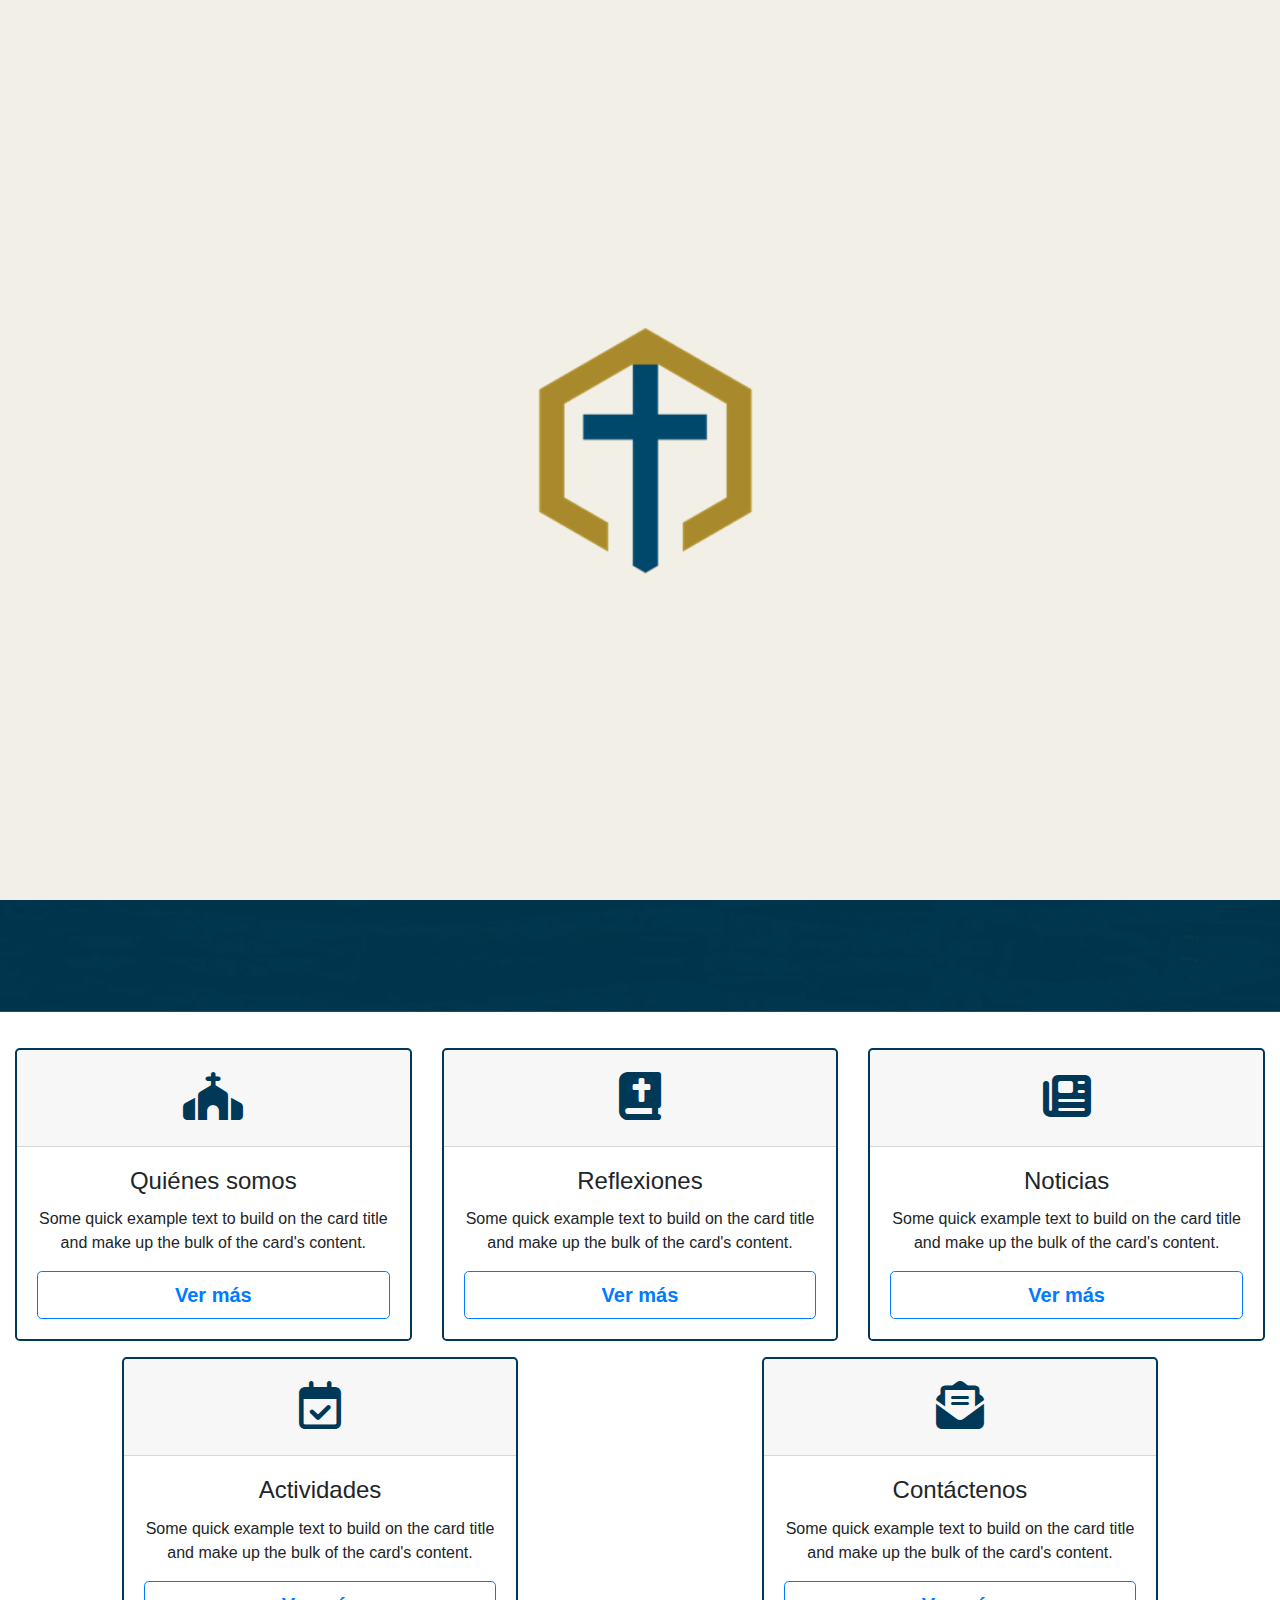
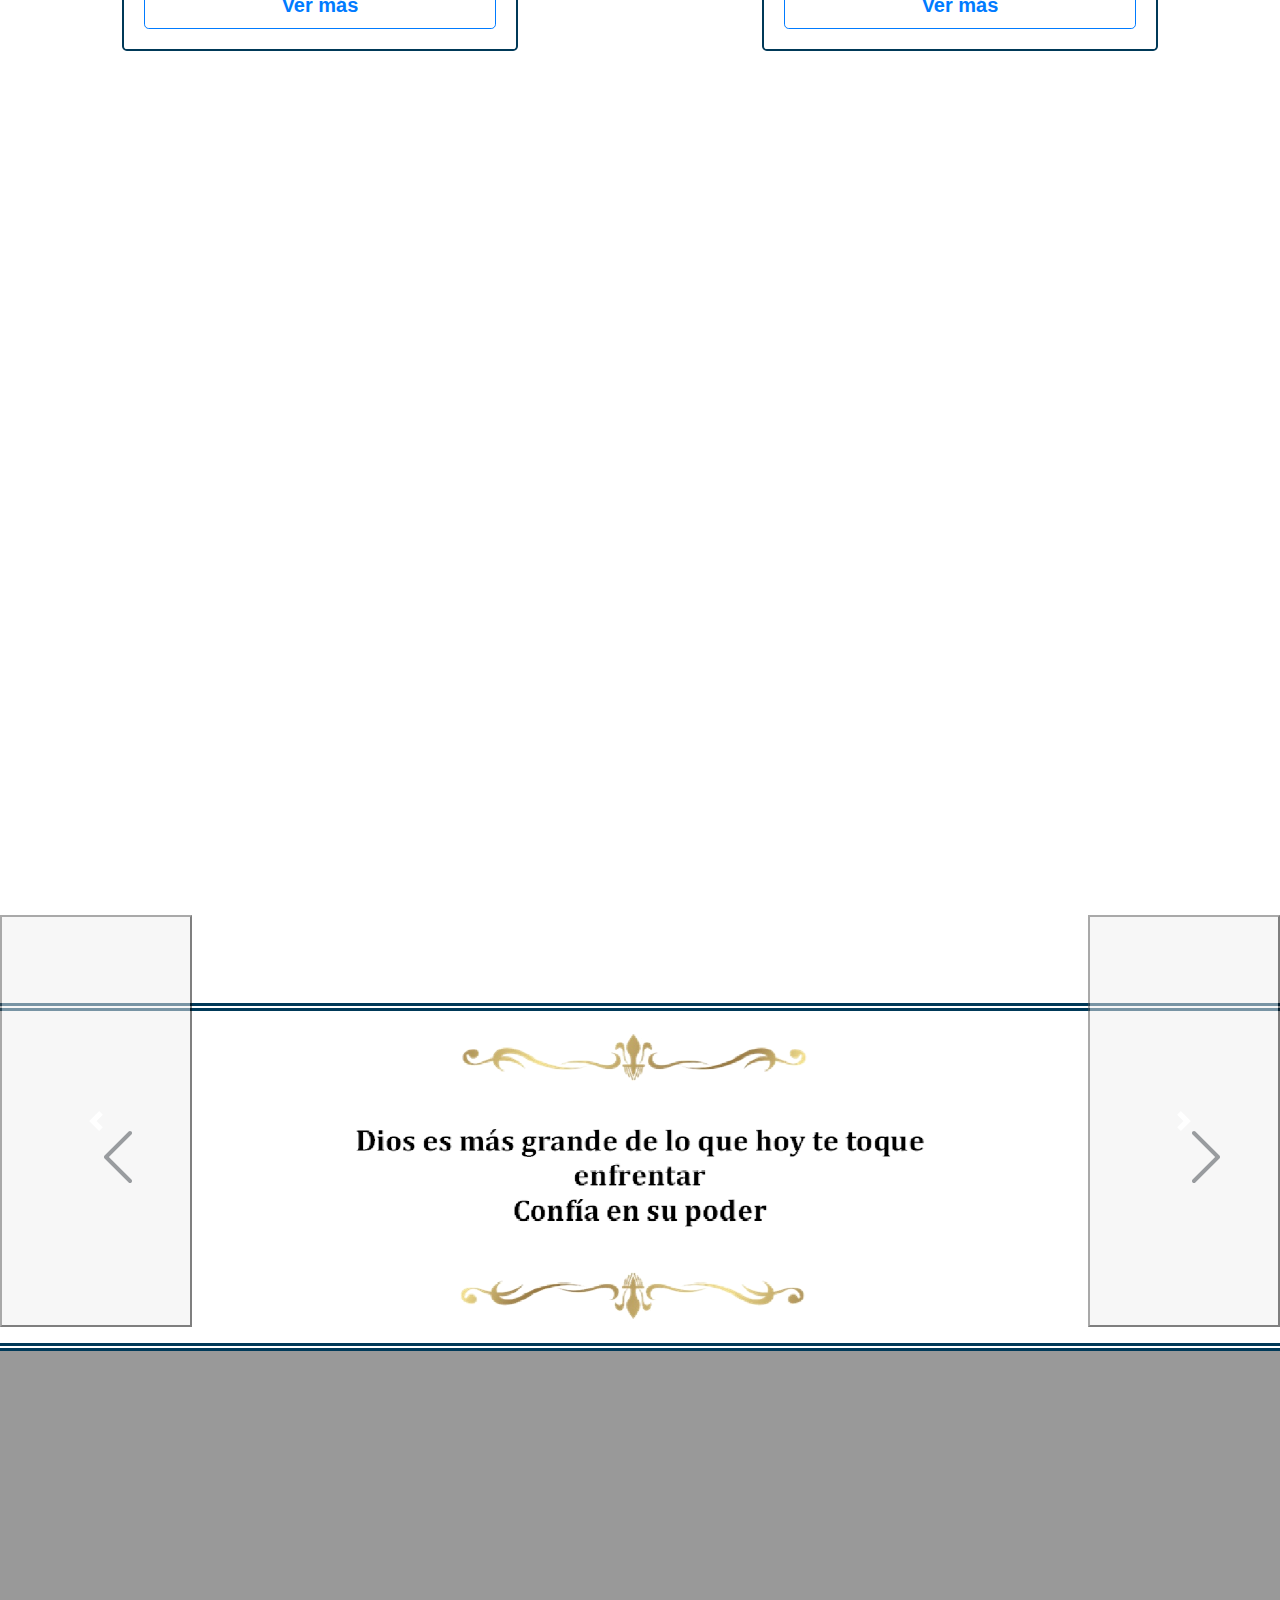
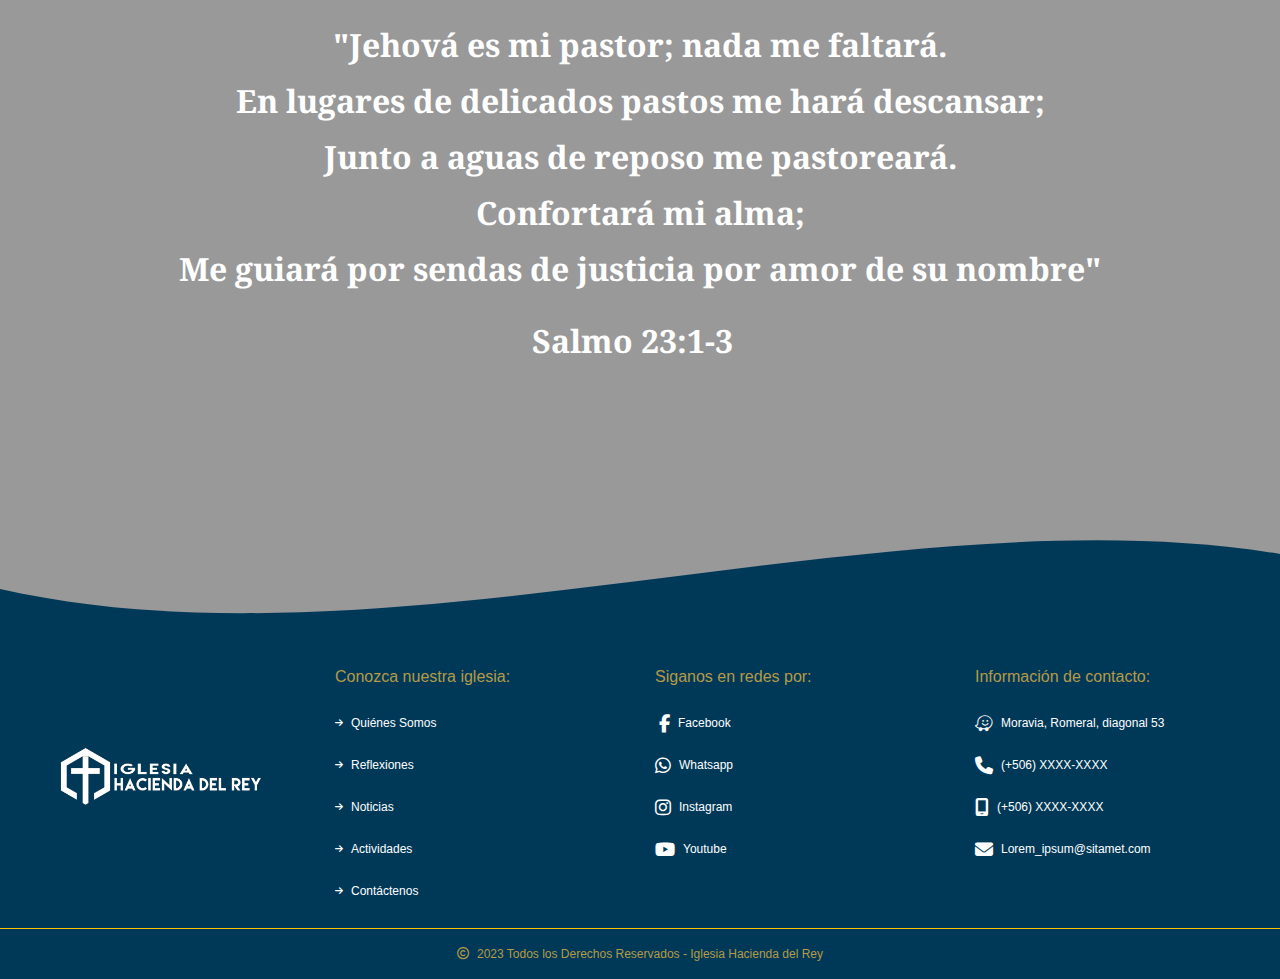
==== commit fe141b9c: "Actualización archivos del proyecto" ====
--- a/index.html
+++ b/index.html
@@ -33,79 +33,95 @@
         </header>
         
         <!-- Inicio sección principal -->
-        <main> 
-                        
+        <main>
+
             <!--  ***** Imagen de fondo ***** -->
-            <div class="container-fluid px-0">
-                <div class="fondo vh-100">
-                    <div class="colorFondo vh-100">
-                        <div class="container">
-                            <div class="row pt-5"> 
-                                <div class="d-flex flex-row justify-content-center">
-                                    <img src="imagenes/borde_1.png" class="img-fluid w-25 mr-3" alt="imagen decorativa"/>
-                                    <h1 class="text-uppercase display-3 text-white titulos">bienvenidos</h1>
-                                    <img src="imagenes/borde_2.png" class="img-fluid w-25 ml-3" alt="imagen decorativa"/>   
-                                </div>                            
-                                <div class="txtVision py-5 my-5">
+            <div class="fondo vh-100">
+                <div class="colorFondo vh-100">
+                    <div class="container-fluid">                        
+                        <div class="row justify-content-center pt-5">
+                            <div class="col-3 col-sm-3 col-md-3 col-lg-3 col-xl-3">
+                                <img src="imagenes/borde_1.png" class="img-fluid w-100 float-right" alt="imagen decorativa"/>
+                            </div>
+                            <div class="col-6 col-sm-6 col-md-4 col-lg-4 col-xl-4">
+                                <h1 class="display-3 text-uppercase text-white text-center">bienvenidos</h1>
+                            </div>
+                            <div class="col-3 col-sm-3 col-md-3 col-lg-3 col-xl-3">
+                                <img src="imagenes/borde_2.png" class="img-fluid w-100 float-left" alt="imagen decorativa"/>
+                            </div>
+                        </div>
+                        <div class="row">
+                            <div class="container">
+                                <div class="txtVision pt-5 mt-5">
                                     <p class="mb-0 text-white text-center font-weight-bold">"Lorem ipsum dolor sit amet, consectetur adipiscing elit, sed do eiusmod incididunt tempor ut labore et dolore magna aliqua. Ut enim ad minim veniam"</p>
                                 </div>
-                                <div class="mx-auto text-center">
-                                    <img src="imagenes/borde_3.png" class="img-fluid w-75" alt=""/>
-                                </div>                                
-                            </div>
+                                <div class="text-center">
+                                    <img src="imagenes/borde_3.png" class="img-fluid w-25" alt=""/>
+                                </div>
+                            </div>                            
                         </div>
                     </div>
                 </div>
             </div>
                                                
             <!--  ***** Inicio sección menú de navegación ***** -->
-            <div class="container-fluid py-5 bordes">
-                <div class="row justify-content-around my-5">
-                    <div class="card text-center rounded-lg" style="width: 18em;border: 0.125em solid #003958;">
-                        <div class="card-header" style="font-size: 3em;"><i class="fa-solid fa-church" style="color: #003958;"></i></div>
-                        <div class="card-body">
-                            <h5 class="card-title">Quiénes somos</h5>
-                            <p class="card-text">Some quick example text to build on the card title and make up the bulk of the card's content.</p>
-                            <a href="quienesSomos.html" class="btn btn-outline-primary btn-lg btn-block font-weight-bold">Ver más</a>
-                        </div>
-                    </div>
-                    
-                    <div class="card text-center rounded-lg" style="width: 18em;border: 0.125em solid #003958;">
-                        <div class="card-header" style="font-size: 3em;"><i class="fa-solid fa-book-bible" style="color: #003958;"></i></div>
-                        <div class="card-body">
-                            <h5 class="card-title">Reflexiones</h5>
-                            <p class="card-text">Some quick example text to build on the card title and make up the bulk of the card's content.</p>
-                            <a href="reflexiones.html" class="btn btn-outline-primary btn-lg btn-block font-weight-bold">Ver más</a>
-                        </div>
-                    </div>
-                    
-                    <div class="card text-center rounded-lg" style="width: 18em;border: 0.125em solid #003958;">
-                        <div class="card-header" style="font-size: 3em;"><i class="fa-solid fa-newspaper" style="color: #003958;"></i></div>
-                        <div class="card-body">
-                            <h5 class="card-title">Noticias</h5>
-                            <p class="card-text">Some quick example text to build on the card title and make up the bulk of the card's content.</p>
-                            <a href="noticias.html" class="btn btn-outline-primary btn-lg btn-block font-weight-bold">Ver más</a>
-                        </div>
-                    </div>
-
-                    <div class="card text-center rounded-lg" style="width: 18em;border: 0.125em solid #003958;">
-                        <div class="card-header" style="font-size: 3em;"><i class="fa-regular fa-calendar-check" style="color: #003958;"></i></div>
-                        <div class="card-body">
-                            <h5 class="card-title">Actividades</h5>
-                            <p class="card-text">Some quick example text to build on the card title and make up the bulk of the card's content.</p>
-                            <a href="actividades.html" class="btn btn-outline-primary btn-lg btn-block font-weight-bold">Ver más</a>
-                        </div>
-                    </div>
-                    
-                    <div class="card text-center rounded-lg" style="width: 18em;border: 0.125em solid #003958;">
-                        <div class="card-header" style="font-size: 3em;"><i class="fa-solid fa-envelope-open-text" style="color: #003958;"></i></div>
-                        <div class="card-body">
-                            <h5 class="card-title">Contáctenos</h5>
-                            <p class="card-text">Some quick example text to build on the card title and make up the bulk of the card's content.</p>
-                            <a href="contacto.html" class="btn btn-outline-primary btn-lg btn-block font-weight-bold">Ver más</a>
-                        </div>
-                    </div>
-                                                            
+            <div class="container-fluid bg-white ">
+                <div class="row justify-content-around mt-5">
+                    <div class="col-10 col-sm-8 col-md-6 col-lg-5 col-xl-4 mb-3">
+                        <div class="card text-center rounded-lg" style="border: 0.125em solid #003958;">
+                            <div class="card-header"><i class="fa-solid fa-church" style="color: #003958;"></i></div>
+                            <div class="card-body">
+                                <h5 class="card-title">Quiénes somos</h5>
+                                <p class="card-text">Some quick example text to build on the card title and make up the bulk of the card's content.</p>
+                                <a href="quienessomos.html" class="btn btn-outline-primary btn-lg btn-block font-weight-bold">Ver más</a>
+                            </div>
+                        </div>
+                    </div>
+                    
+                    <div class="col-10 col-sm-8 col-md-6 col-lg-5 col-xl-4 mb-3">
+                        <div class="card text-center rounded-lg" style="border: 0.125em solid #003958;">
+                            <div class="card-header"><i class="fa-solid fa-book-bible" style="color: #003958;"></i></div>
+                            <div class="card-body">
+                                <h5 class="card-title">Reflexiones</h5>
+                                <p class="card-text">Some quick example text to build on the card title and make up the bulk of the card's content.</p>
+                                <a href="reflexiones.html" class="btn btn-outline-primary btn-lg btn-block font-weight-bold">Ver más</a>
+                            </div>
+                        </div>
+                    </div>
+                    
+                    <div class="col-10 col-sm-8 col-md-6 col-lg-5 col-xl-4 mb-3">
+                        <div class="card text-center rounded-lg" style="border: 0.125em solid #003958;">
+                            <div class="card-header"><i class="fa-solid fa-newspaper" style="color: #003958;"></i></div>
+                            <div class="card-body">
+                                <h5 class="card-title">Noticias</h5>
+                                <p class="card-text">Some quick example text to build on the card title and make up the bulk of the card's content.</p>
+                                <a href="noticias.html" class="btn btn-outline-primary btn-lg btn-block font-weight-bold">Ver más</a>
+                            </div>
+                        </div>
+                    </div>
+                    
+                    <div class="col-10 col-sm-8 col-md-6 col-lg-5 col-xl-4 mb-3">
+                        <div class="card text-center rounded-lg" style="border: 0.125em solid #003958;">
+                            <div class="card-header"><i class="fa-regular fa-calendar-check" style="color: #003958;"></i></div>
+                            <div class="card-body">
+                                <h5 class="card-title">Actividades</h5>
+                                <p class="card-text">Some quick example text to build on the card title and make up the bulk of the card's content.</p>
+                                <a href="actividades.html" class="btn btn-outline-primary btn-lg btn-block font-weight-bold">Ver más</a>
+                            </div>
+                        </div>
+                    </div>
+                    
+                    <div class="col-10 col-sm-8 col-md-6 col-lg-5 col-xl-4">
+                        <div class="card text-center rounded-lg" style="border: 0.125em solid #003958;">
+                            <div class="card-header"><i class="fa-solid fa-envelope-open-text" style="color: #003958;"></i></div>
+                            <div class="card-body">
+                                <h5 class="card-title">Contáctenos</h5>
+                                <p class="card-text">Some quick example text to build on the card title and make up the bulk of the card's content.</p>
+                                <a href="contacto.html" class="btn btn-outline-primary btn-lg btn-block font-weight-bold">Ver más</a>
+                            </div>
+                        </div>
+                    </div>
+                                                                                
                 </div>
             </div>
             <!--  ***** Fin sección menú de navegación ***** -->
@@ -196,7 +212,7 @@
                     <div class="col-4 col-sm-4 col-md-4 col-lg-3 col-xl-3">
                         <h4 class="my-3" style="color: #b59a47;">Conozca nuestra iglesia:</h4>
                         <div class="txtInfo list-group list-group-flush">
-                            <a href="quienesSomos.html" class="list-group-item list-group-item-action text-white border-0" style="background: #003958;"><i class="fa-solid fa-arrow-right fa-xs mr-2"></i>Quiénes Somos</a>
+                            <a href="quienessomos.html" class="list-group-item list-group-item-action text-white border-0" style="background: #003958;"><i class="fa-solid fa-arrow-right fa-xs mr-2"></i>Quiénes Somos</a>
                             <a href="reflexiones.html" class="list-group-item list-group-item-action text-white border-0" style="background: #003958;"><i class="fa-solid fa-arrow-right fa-xs mr-2"></i>Reflexiones</a>
                             <a href="noticias.html" class="list-group-item list-group-item-action text-white border-0" style="background: #003958;"><i class="fa-solid fa-arrow-right fa-xs mr-2"></i>Noticias</a>
                             <a href="actividades.html" class="list-group-item list-group-item-action text-white border-0" style="background: #003958;"><i class="fa-solid fa-arrow-right fa-xs mr-2"></i>Actividades</a>
--- a/estilos/index.css
+++ b/estilos/index.css
@@ -21,23 +21,28 @@
 /* Encabezado */
 .encabezado { background: linear-gradient(to right, var(--colorWhitesmoke) 0%, var(--colorDorado) 100%); }
 .encabezado .img-fluid { max-width: 85%; }
+.encabezado .p-4 { padding: 1.5em !important; }
 
 /* Imagen de fondo */
-.fondo { background-image: url('../imagenes/fondo_1.jpg'); }
-.colorFondo { background: rgba(0,0,0,0.3); }
+.fondo { background-image: url('../imagenes/imgFondo.jpg'); background-size: cover; background-repeat: no-repeat; background-position: center; }
+.colorFondo { background: rgba(0,0,0,0.4); }
 
 /* Sección principal */
-.vh-100 { height: 100vh!important; } 
-.titulos { font-family: 'Bree Serif', serif; }
-main .my-5 { margin-top: 2em!important; margin-bottom: 1em!important; }
-main .p-4 { padding: 1.5em!important; }
-main .display-3 { font-size: 4.5em!important; } 
-main .w-75 { width: 55% !important; }
+main .vh-100 { height: 100vh !important; } 
+main .display-3 { font-family: 'Bree Serif', serif; font-size: 4em !important; } 
+main .pt-5 { padding-top: 2.75em !important; } 
+main .mt-5 { margin-top: 2.25em !important; margin-bottom: 2.25em !important; }
+main .py-5 { padding-top: 2.25em !important; padding-bottom: 2.25em !important; }
+
 .txtVision p, .txtVersiculo p { font-family: 'Noto Serif', serif; font-size: 2.25em; line-height: 1.75em; }
 .bordes { border-top: 0.5em double var(--colorAzul); border-bottom: 0.5em double var(--colorAzul); }
 
 /* Menú de opciones */
-.card { margin-bottom: 1.5em !important; font-size: 80%; width: 18rem !important; }
+.row.mt-5 { margin-top: 2.75em !important; margin-bottom: 2.75em !important; }
+.card-header { font-size: 3em !important; }
+.card-title { font-size: 1.5em !important; }
+.card-text { font-size: 1em !important; }
+.btn-lg { font-size: 1.25em !important; }
 
 /* Imagenes movibles */
 .parallax-seccion-1 { background-image: url('../imagenes/fondoParallax_1.jpg'); background-attachment: fixed; }
@@ -68,16 +73,19 @@
     .encabezado .p-4 { padding: 1.5em!important; }
     
     /* Sección principal */
-    main .my-5 { margin-top: 2em!important; margin-bottom: 1em!important; }
-    main .py-5 { padding-top: 2em!important; padding-bottom: 1em!important; }
-    main .display-3 { font-size: 4em!important; }
-    main .w-75 { width: 55% !important; }
+    main .vh-100 { height: 100vh !important; }
+    main .display-3 { font-size: 3.5em!important; }
+    main .pt-5 { padding-top: 2.5em !important; } 
+    main .mt-5 { margin-top: 2em !important; margin-bottom: 2em !important; }
+    main .py-5 { padding-top: 2em !important; padding-bottom: 2em !important; }       
     .txtVision p, .txtVersiculo p { font-size: 2em; }   
     
     /* Menú de opciones */
-    .card { margin-bottom: 1.5em !important; font-size: 80%; width: 18em !important; }
+    .row.mt-5 { margin-top: 2.5em !important; margin-bottom: 2.5em !important; }
+    .card-header { font-size: 3em !important; }
     .card-title { font-size: 1.5em !important; }
-    .btn-lg { font-size: 1.5em !important; }
+    .card-text { font-size: 1em !important; }
+    .btn-lg { font-size: 1.25em !important; }
     
     /* Pie de página */    
     footer .w-50 { width: 60% !important; }
@@ -95,17 +103,19 @@
     .encabezado .p-4 { padding: 1.25em!important; }
     
     /* Sección principal */
-    main .vh-100 { height: 100vh!important; } 
-    main .my-5 { margin-top: 2em!important; margin-bottom: 1em!important; }
-    main .py-5 { padding-top: 2em!important; padding-bottom: 1em!important; }
-    main .w-75 { width: 55% !important; }
-    main .display-3 { font-size: 3.25em!important; }
+    main .vh-100 { height: 100vh !important; }
+    main .display-3 { font-size: 3.5em!important; }
+    main .pt-5 { padding-top: 2.25em !important; } 
+    main .mt-5 { margin-top: 1.75em !important; margin-bottom: 1.75em !important; }
+    main .py-5 { padding-top: 1.75em !important; padding-bottom: 1.75em !important; }
     .txtVision p, .txtVersiculo p { font-size: 2em; } 
     
     /* Menú de opciones */
-    .card { margin-bottom: 1.5em !important; font-size: 80%; width: 18em !important; }
+    .row.mt-5 { margin-top: 2.25em !important; margin-bottom: 2.25em !important; }
+    .card-header { font-size: 3em !important; }
     .card-title { font-size: 1.5em !important; }
-    .btn-lg { font-size: 1.5em !important; }
+    .card-text { font-size: 1em !important; }
+    .btn-lg { font-size: 1.25em !important; }
     
     /* Pie de página */    
     footer .w-50 { width: 70% !important; }
@@ -123,17 +133,20 @@
     .encabezado .p-4 { padding: 1.25em!important; }
     
     /* Sección principal */      
-    main .vh-100 { height: 80vh!important; } 
-    main .my-5 { margin-top: 1.5em!important; margin-bottom: 1.5em!important; }
-    main .py-5 { padding-top: 1.5em!important; padding-bottom: 1.5em!important; }
-    main .w-75 { width: 45% !important; }
-    main .display-3 { font-size: 2.75em!important; }
+    main .vh-100 { height: 80vh !important; }
+    main .display-3 { font-size: 3.5em !important; }
+    main .pt-5 { padding-top: 2em !important; } 
+    main .mt-5 { margin-top: 1.5em !important; margin-bottom: 1.5em !important; }
+    main .py-5 { padding-top: 1.5em!important; padding-bottom: 1.5em!important; }    
+    
     .txtVision p, .txtVersiculo p { font-size: 1.5em; }
     
     /* Menú de opciones */
-    .card { margin-bottom: 1.5em !important; font-size: 80%; width: 15em !important; }
+    .row.mt-5 { margin-top: 2em !important; margin-bottom: 2em !important; }
+    .card-header { font-size: 3em !important; }
     .card-title { font-size: 1.5em !important; }
-    .btn-lg { font-size: 1.5em !important; }
+    .card-text { font-size: 1em !important; }
+    .btn-lg { font-size: 1.25em !important; }
     
     /* Carrusel de imágenes */
     .carousel-control-next, .carousel-control-prev { top: -3em !important; }
@@ -158,17 +171,19 @@
     .encabezado .p-4 { padding: 1.25em!important; }
     
     /* Sección principal */    
-    main .vh-100 { height: 65vh!important; }
-    main .my-5 { margin-top: 1em!important; margin-bottom: 1em!important; }
-    main .py-5 { padding-top: 1em!important; padding-bottom: 1em!important; }
-    main .w-75 { width: 45% !important; }
-    main .display-3 { font-size: 2.5em!important; }
+    main .vh-100 { height: 70vh !important; }
+    main .display-3 { font-size: 2.5em !important; }
+    main .pt-5 { padding-top: 1.75em !important; } 
+    main .mt-5 { margin-top: 1.25em !important; margin-bottom: 1.25em !important; }
+    main .py-5 { padding-top: 1.25em!important; padding-bottom: 1.25em!important; }        
     .txtVision p, .txtVersiculo p { font-size: 1.25em; }
     
     /* Menú de opciones */
-    .card { margin-bottom: 1em !important; font-size: 70%; width: 14.5em !important; }
-    .card-title { font-size: 1.5em !important; }
-    .btn-lg { font-size: 1.5em !important; }
+    .row.mt-5 { margin-top: 1.75em !important; margin-bottom: 1.75em !important; }
+    .card-header { font-size: 2.5em !important; }
+    .card-title { font-size: 1.25em !important; }
+    .card-text { font-size: 0.75em !important; }
+    .btn-lg { font-size: 1em !important; }
     
     /* Carrusel de imágenes */
     .carousel-control-next, .carousel-control-prev { top: -3em !important; }
@@ -194,17 +209,19 @@
     .encabezado .p-4 { padding: 1em!important; }
     
     /* Sección principal */
-    main .vh-100 { height: 57vh!important; }
-    main .my-5 { margin-top: 0.75em!important; margin-bottom: 0.75em!important; }
-    main .py-5 { padding-top: 0.75em!important; padding-bottom: 0.75em!important; }
-    main .w-75 { width: 35% !important; }
-    main .display-3 { font-size: 2.25em!important; }
+    main .vh-100 { height: 60vh !important; }
+    main .display-3 { font-size: 2.5em !important; }
+    main .pt-5 { padding-top: 1.5em !important; } 
+    main .mt-5 { margin-top: 1em !important; margin-bottom: 1em !important; }     
+    main .py-5 { padding-top: 1em!important; padding-bottom: 1em!important; }        
     .txtVision p, .txtVersiculo p { font-size: 1.25em; }
     
     /* Menú de opciones */
-    .card { margin-bottom: 0.75em!important; font-size: 70%; width: 17em !important; }
-    .card-title { font-size: 1.5em !important; }
-    .btn-lg { font-size: 1.5em !important; }   
+    .row.mt-5 { margin-top: 1.5em !important; margin-bottom: 1.5em !important; }
+    .card-header { font-size: 2.5em !important; }
+    .card-title { font-size: 1.25em !important; }
+    .card-text { font-size: 0.75em !important; }
+    .btn-lg { font-size: 1em !important; }
     
     /* Carrusel de imágenes */
     .carousel-control-next, .carousel-control-prev { top: -3em !important; }
@@ -229,17 +246,19 @@
     .encabezado .p-4 { padding: 0.75em!important; }
 
     /* Sección principal */
-    main .vh-100 { height: 50vh!important; }
-    main .display-3 { font-size: 2em!important; }
-    main .my-5 { margin-top: 0.5em!important; margin-bottom: 0.5em!important; }
-    main .py-5 { padding-top: 0.5em!important; padding-bottom: 0.5em!important; }
-    main .w-75 { width: 35% !important; }
+    main .vh-100 { height: 50vh !important; }
+    main .display-3 { font-size: 2em !important; }
+    main .pt-5 { padding-top: 1.25em !important; } 
+    main .mt-5 { margin-top: 0.75em !important; margin-bottom: 0.75em !important; } 
+    main .py-5 { padding-top: 0.75em!important; padding-bottom: 0.75em!important; }    
     .txtVision p, .txtVersiculo p { font-size: 1em; }
     
     /* Menú de opciones */
-    .card { margin-bottom: 0.5em !important; font-size: 70%; width: 15em !important; }
+    .row.mt-5 { margin-top: 1.25em !important; margin-bottom: 1.25em !important; }
+    .card-header { font-size: 2.5em !important; }
     .card-title { font-size: 1.25em !important; }
-    .btn-lg { font-size: 1.25em !important; }
+    .card-text { font-size: 0.75em !important; }
+    .btn-lg { font-size: 1em !important; }
     
     /* Carrusel de imágenes */
     .carousel-item .w-50 { width: 60% !important; }
@@ -264,17 +283,19 @@
     .encabezado .p-4 { padding: 0.75em !important; }
     
     /* Sección principal */
-    main .vh-100 { height: 44vh!important; }
-    main .display-3 { font-size: 2em!important; }
-    main .my-5 { margin-top: 0.5em!important; margin-bottom: 0.5em!important; }
-    main .py-5 { padding-top: 0.5em!important; padding-bottom: 0.5em!important; }
-    main .w-75 { width: 35% !important; }
+    main .vh-100 { height: 40vh !important; }
+    main .display-3 { font-size: 2em !important; }
+    main .pt-5 { padding-top: 1em !important; }
+    main .mt-5 { margin-top: 0.5em !important; margin-bottom: 0.5em !important; } 
+    main .py-5 { padding-top: 0.5em !important; padding-bottom: 0.5em !important; }    
     .txtVision p, .txtVersiculo p { font-size: 1em; }
     
     /* Menú de opciones */
-    .card { margin-bottom: 0.5em !important; font-size: 70%; width: 18em !important; }
+    .row.mt-5 { margin-top: 1em !important; margin-bottom: 1em !important; }
+    .card-header { font-size: 2.5em !important; }
     .card-title { font-size: 1.25em !important; }
-    .btn-lg { font-size: 1.25em !important; }
+    .card-text { font-size: 0.75em !important; }
+    .btn-lg { font-size: 1em !important; }
     
     /* Carrusel de imágenes */    
     .carousel-item .w-50 { width: 60% !important; }
@@ -288,5 +309,5 @@
     .col-4 { padding-right: 0 !important; }
     .col-4 h4 { font-size: 0.6em !important; }    
     .col-4 .txtInfo, .barraInfo { font-size: 0.35em !important; }
-    .list-group-item { padding: 1em!important; }
+    .list-group-item { padding: 1em !important; }
 }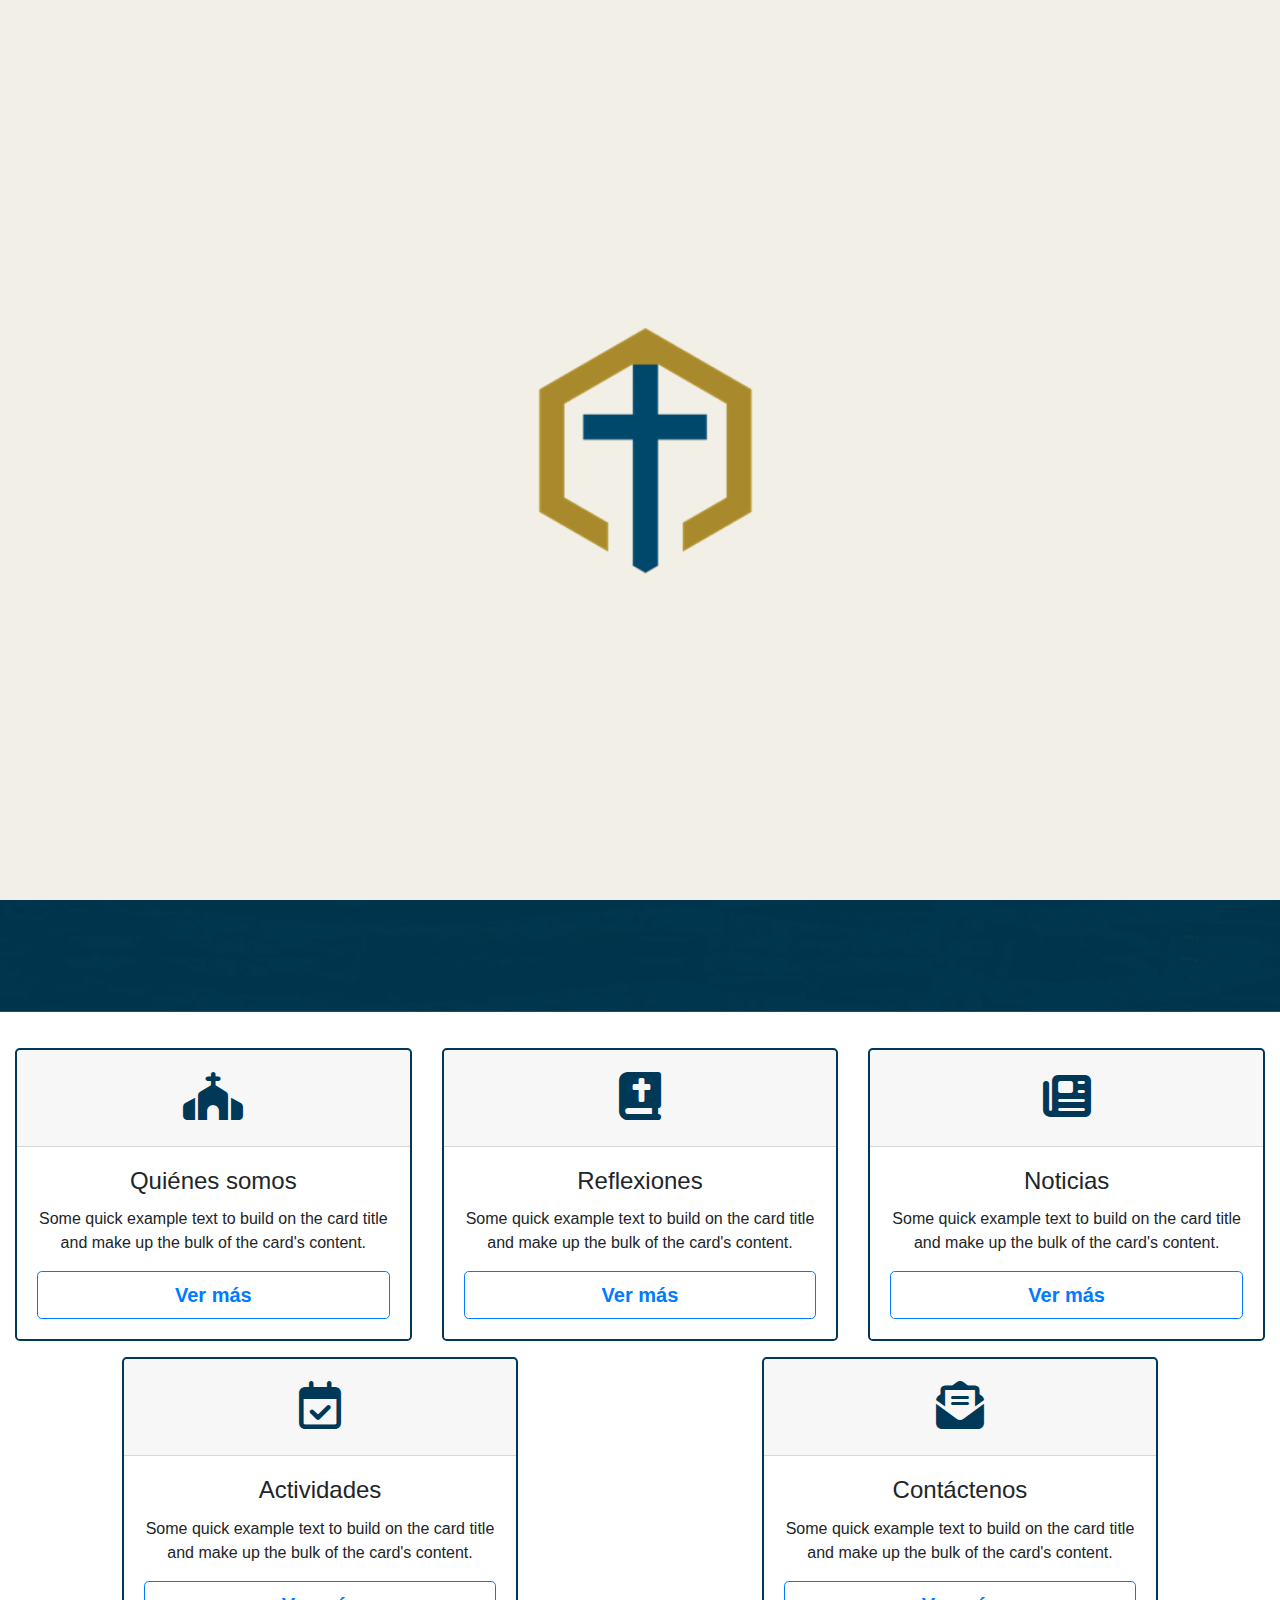
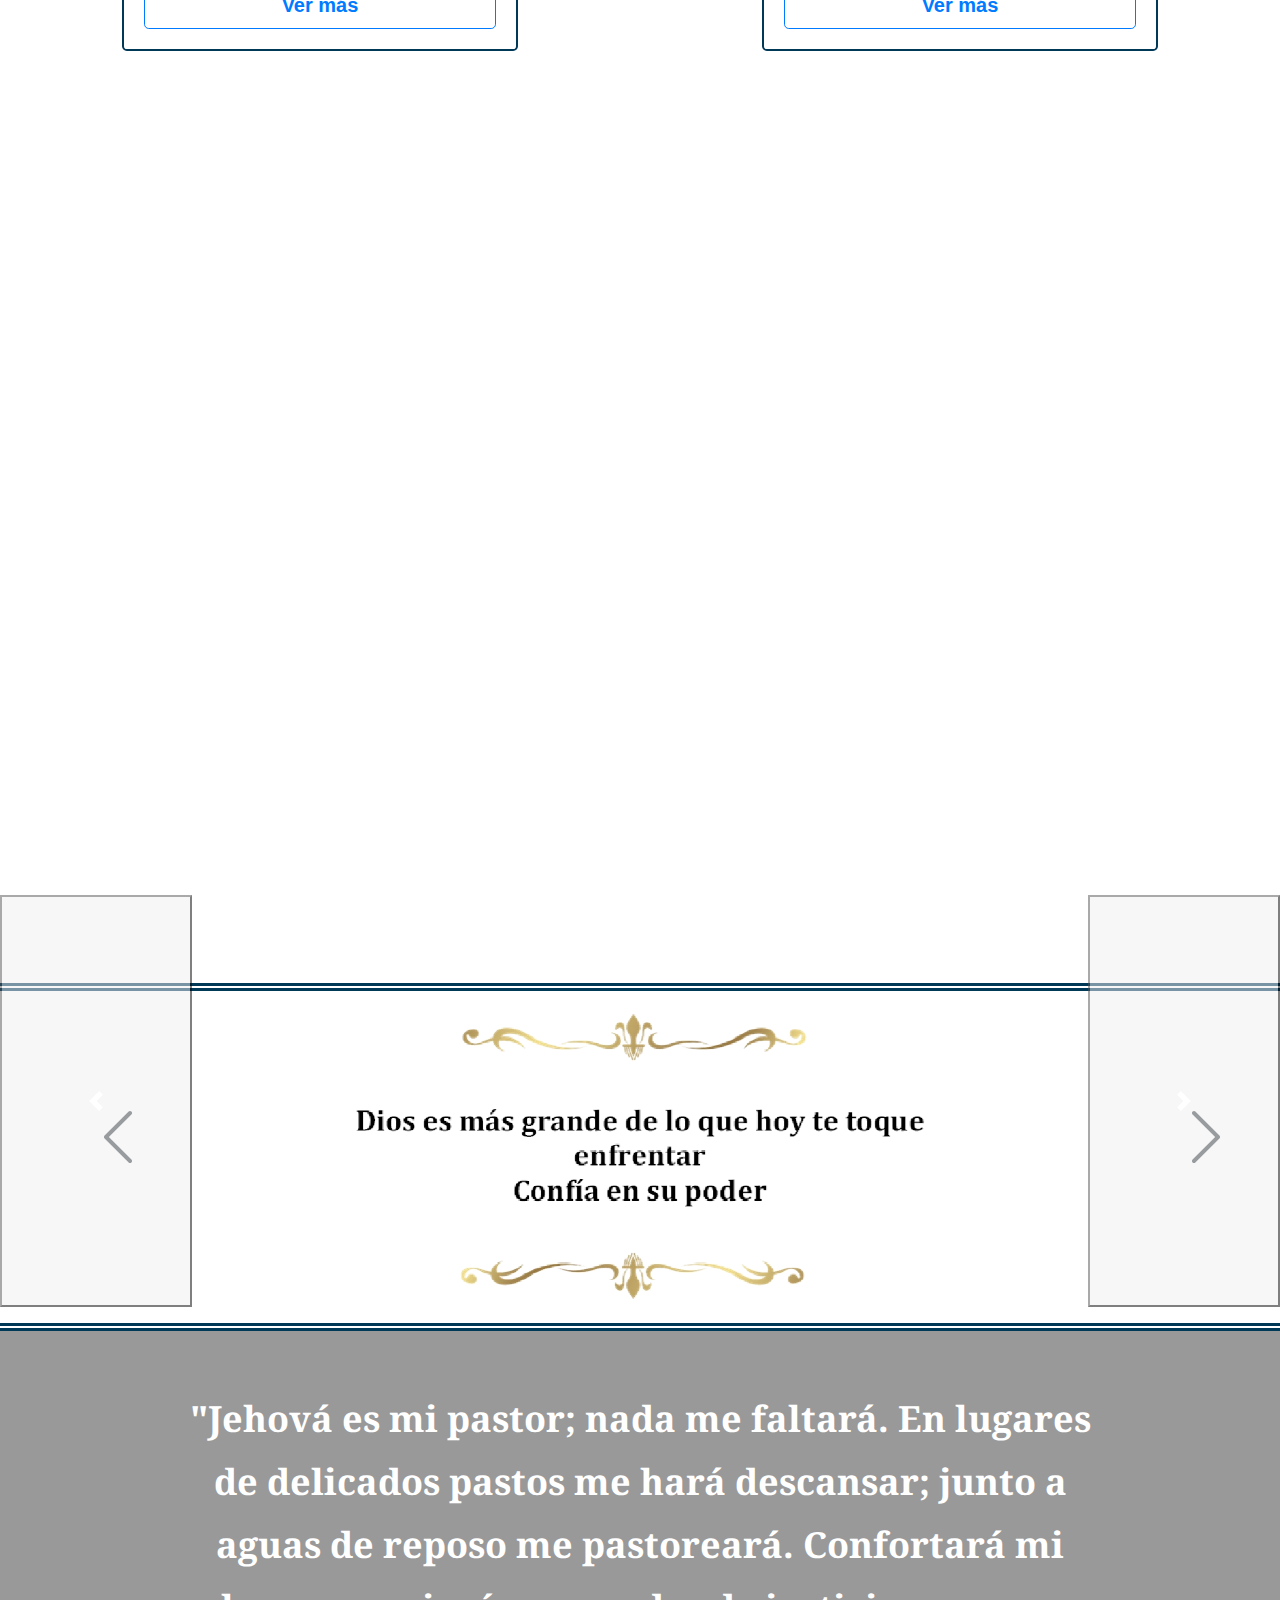
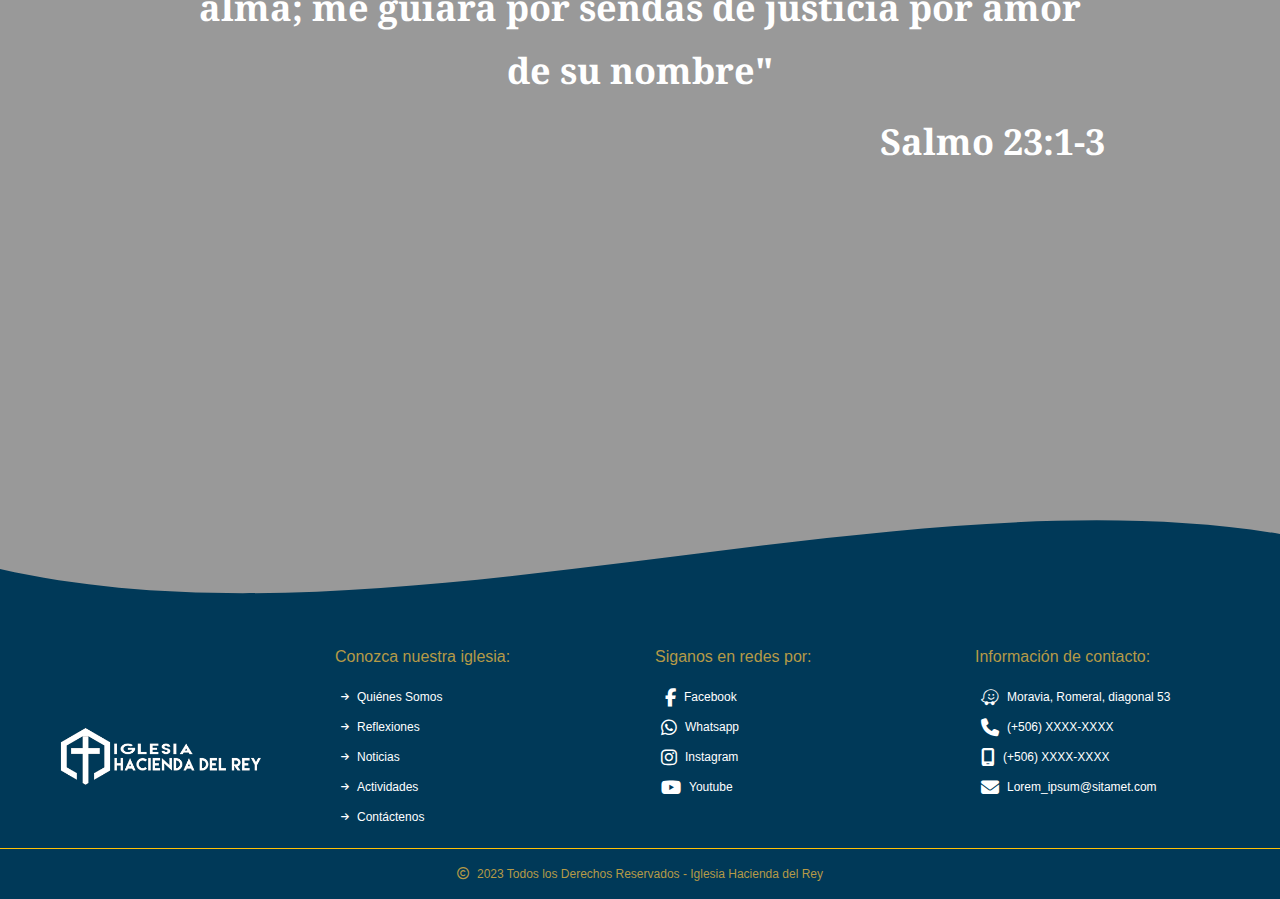
==== commit e4ce55d6: "Actualización archivos del proyecto" ====
--- a/index.html
+++ b/index.html
@@ -50,10 +50,10 @@
                                 <img src="imagenes/borde_2.png" class="img-fluid w-100 float-left" alt="imagen decorativa"/>
                             </div>
                         </div>
-                        <div class="row">
-                            <div class="container">
-                                <div class="txtVision pt-5 mt-5">
-                                    <p class="mb-0 text-white text-center font-weight-bold">"Lorem ipsum dolor sit amet, consectetur adipiscing elit, sed do eiusmod incididunt tempor ut labore et dolore magna aliqua. Ut enim ad minim veniam"</p>
+                        <div class="row justify-content-center text-white text-center font-weight-bold">
+                            <div class="col-11 col-sm-11 col-md-11 col-lg-10 col-xl-9 txtVision mt-5 py-5">
+                                <div class="text-center text-white font-weight-bold">
+                                    <p class="mb-0">"Lorem ipsum dolor sit amet, consectetur adipiscing elit, sed do eiusmod incididunt tempor ut labore et dolore magna aliqua."</p>
                                 </div>
                                 <div class="text-center">
                                     <img src="imagenes/borde_3.png" class="img-fluid w-25" alt=""/>
@@ -127,13 +127,13 @@
             <!--  ***** Fin sección menú de navegación ***** -->
             
             <!--  ***** Inicio sección versículo ***** -->
-            <div class="parallax-seccion-1 vh-100 w-100">
+            <div class="parallax-seccion-1 vh-100 mt-3">
                 <div>
-                    <div class="container-fluid">
-                        <div class="row text-white text-center font-weight-bold justify-content-center align-items-center vh-100">
-                            <div class="txtVersiculo">
-                                <p class="text-center px-3">Porque de tal manera amó Dios al mundo,<br> que ha dado a su Hijo unigénito,<br> para que todo aquel que en él cree,<br> no se pierda, mas tenga vida eterna.</p>
-                                <p class="text-center pr-3">Juan 3:16</p>
+                    <div class="container-fluid vh-100">
+                        <div class="row justify-content-center text-white text-center font-weight-bold">
+                            <div class="col-11 col-sm-11 col-md-11 col-lg-10 col-xl-9 txtVersiculo mt-5 py-5">
+                                <p class="mb-0">Porque de tal manera amó Dios al mundo, que ha dado a su Hijo unigénito, para que todo aquel que en él cree, no se pierda, mas tenga vida eterna.</p>
+                                <p class="mb-0 text-right pt-2">Juan 3:16</p>
                             </div>
                         </div>
                     </div>
@@ -174,13 +174,13 @@
             <!--  ***** Fin sección galería de imágenes ***** -->
             
             <!--  ***** Inicio sección versículo ***** -->
-            <div class="parallax-seccion-2 vh-100 w-100">
+            <div class="parallax-seccion-2 vh-100">
                 <div class="colorFondo vh-100">
                     <div class="container-fluid">
-                        <div class="row text-white text-center font-weight-bold justify-content-center align-items-center vh-100">
-                            <div class="txtVersiculo">
-                                <p class="text-center px-3">"Jehová es mi pastor; nada me faltará.<br>En lugares de delicados pastos me hará descansar;<br>Junto a aguas de reposo me pastoreará.<br>Confortará mi alma;<br>Me guiará por sendas de justicia por amor de su nombre"</p>
-                                <p class="text-center pr-3">Salmo 23:1-3</p>
+                        <div class="row justify-content-center text-white text-center font-weight-bold">
+                            <div class="col-11 col-sm-11 col-md-11 col-lg-10 col-xl-9 txtVersiculo mt-5 py-5">
+                                <p class="mb-0">"Jehová es mi pastor; nada me faltará. En lugares de delicados pastos me hará descansar; junto a aguas de reposo me pastoreará. Confortará mi alma; me guiará por sendas de justicia por amor de su nombre"
+                                <p class="mb-0 text-right pt-2">Salmo 23:1-3</p>
                             </div>
                         </div>
                     </div>
--- a/estilos/index.css
+++ b/estilos/index.css
@@ -31,14 +31,13 @@
 main .vh-100 { height: 100vh !important; } 
 main .display-3 { font-family: 'Bree Serif', serif; font-size: 4em !important; } 
 main .pt-5 { padding-top: 2.75em !important; } 
-main .mt-5 { margin-top: 2.25em !important; margin-bottom: 2.25em !important; }
+main .mt-5 { margin-top: 2.25em !important; }
 main .py-5 { padding-top: 2.25em !important; padding-bottom: 2.25em !important; }
-
-.txtVision p, .txtVersiculo p { font-family: 'Noto Serif', serif; font-size: 2.25em; line-height: 1.75em; }
+.txtVision p, .txtVersiculo p { font-family: 'Noto Serif', serif; font-size: 2.5em; line-height: 1.75em; }
 .bordes { border-top: 0.5em double var(--colorAzul); border-bottom: 0.5em double var(--colorAzul); }
 
 /* Menú de opciones */
-.row.mt-5 { margin-top: 2.75em !important; margin-bottom: 2.75em !important; }
+.row.mt-5 { margin-top: 2.75em !important; }
 .card-header { font-size: 3em !important; }
 .card-title { font-size: 1.5em !important; }
 .card-text { font-size: 1em !important; }
@@ -59,6 +58,7 @@
 /* Pie de página */
 .col-sm-4 h4 { font-size: 1em !important; }
 .col-sm-4 .txtInfo, .barraInfo { font-size: 0.75em; }
+.list-group-item { padding: 0.5em !important; }
 
 /* Preloader */
 .contenedorLoader { background: var(--colorAlabaster); position: fixed; top: 0; left: 0; height: 100%; width: 100%; z-index: 100; transition: all 1.5s; }
@@ -76,12 +76,12 @@
     main .vh-100 { height: 100vh !important; }
     main .display-3 { font-size: 3.5em!important; }
     main .pt-5 { padding-top: 2.5em !important; } 
-    main .mt-5 { margin-top: 2em !important; margin-bottom: 2em !important; }
+    main .mt-5 { margin-top: 2em !important; }
     main .py-5 { padding-top: 2em !important; padding-bottom: 2em !important; }       
-    .txtVision p, .txtVersiculo p { font-size: 2em; }   
-    
-    /* Menú de opciones */
-    .row.mt-5 { margin-top: 2.5em !important; margin-bottom: 2.5em !important; }
+    .txtVision p, .txtVersiculo p { font-size: 2.5em; }    
+    
+    /* Menú de opciones */
+    .row.mt-5 { margin-top: 2.5em !important; }
     .card-header { font-size: 3em !important; }
     .card-title { font-size: 1.5em !important; }
     .card-text { font-size: 1em !important; }
@@ -89,7 +89,7 @@
     
     /* Pie de página */    
     footer .w-50 { width: 60% !important; }
-    .list-group-item { padding: 1em 0 !important; }
+    .list-group-item { padding: 0.5em !important; }
     
     /* Preloader */
     .contenedorLoader img { width: 20%; }
@@ -106,12 +106,12 @@
     main .vh-100 { height: 100vh !important; }
     main .display-3 { font-size: 3.5em!important; }
     main .pt-5 { padding-top: 2.25em !important; } 
-    main .mt-5 { margin-top: 1.75em !important; margin-bottom: 1.75em !important; }
+    main .mt-5 { margin-top: 1.75em !important; }
     main .py-5 { padding-top: 1.75em !important; padding-bottom: 1.75em !important; }
-    .txtVision p, .txtVersiculo p { font-size: 2em; } 
-    
-    /* Menú de opciones */
-    .row.mt-5 { margin-top: 2.25em !important; margin-bottom: 2.25em !important; }
+    .txtVision p, .txtVersiculo p { font-size: 2.25em; }    
+    
+    /* Menú de opciones */
+    .row.mt-5 { margin-top: 2.25em !important; }
     .card-header { font-size: 3em !important; }
     .card-title { font-size: 1.5em !important; }
     .card-text { font-size: 1em !important; }
@@ -119,7 +119,7 @@
     
     /* Pie de página */    
     footer .w-50 { width: 70% !important; }
-    .list-group-item { padding: 1em 0 !important; }
+    .list-group-item { padding: 0.5em !important; }
     
     /* Preloader */
     .contenedorLoader img { width: 20%; }
@@ -134,15 +134,14 @@
     
     /* Sección principal */      
     main .vh-100 { height: 80vh !important; }
-    main .display-3 { font-size: 3.5em !important; }
+    main .display-3 { font-size: 3em !important; }
     main .pt-5 { padding-top: 2em !important; } 
-    main .mt-5 { margin-top: 1.5em !important; margin-bottom: 1.5em !important; }
-    main .py-5 { padding-top: 1.5em!important; padding-bottom: 1.5em!important; }    
-    
-    .txtVision p, .txtVersiculo p { font-size: 1.5em; }
-    
-    /* Menú de opciones */
-    .row.mt-5 { margin-top: 2em !important; margin-bottom: 2em !important; }
+    main .mt-5 { margin-top: 1.5em !important; }
+    main .py-5 { padding-top: 1.5em!important; padding-bottom: 1.5em!important; }        
+    .txtVision p, .txtVersiculo p { font-size: 2em; }    
+    
+    /* Menú de opciones */
+    .row.mt-5 { margin-top: 2em !important; }
     .card-header { font-size: 3em !important; }
     .card-title { font-size: 1.5em !important; }
     .card-text { font-size: 1em !important; }
@@ -157,7 +156,7 @@
     
     /* Pie de página */
     footer .w-50 { width: 75% !important; }
-    .list-group-item { padding: 1em 0 !important; }
+    .list-group-item { padding: 0.5em !important; }
     
     /* Preloader */
     .contenedorLoader img { width: 25%; }
@@ -172,14 +171,14 @@
     
     /* Sección principal */    
     main .vh-100 { height: 70vh !important; }
-    main .display-3 { font-size: 2.5em !important; }
-    main .pt-5 { padding-top: 1.75em !important; } 
-    main .mt-5 { margin-top: 1.25em !important; margin-bottom: 1.25em !important; }
+    main .display-3 { font-size: 2.75em !important; }
+    main .pt-5 { padding-top: 1.25em !important; } 
+    main .mt-5 { margin-top: 1.25em !important; }
     main .py-5 { padding-top: 1.25em!important; padding-bottom: 1.25em!important; }        
-    .txtVision p, .txtVersiculo p { font-size: 1.25em; }
-    
-    /* Menú de opciones */
-    .row.mt-5 { margin-top: 1.75em !important; margin-bottom: 1.75em !important; }
+    .txtVision p, .txtVersiculo p { font-size: 1.75em; }    
+    
+    /* Menú de opciones */
+    .row.mt-5 { margin-top: 1.75em !important; }
     .card-header { font-size: 2.5em !important; }
     .card-title { font-size: 1.25em !important; }
     .card-text { font-size: 0.75em !important; }
@@ -195,7 +194,7 @@
     
     /* Pie de página */
     .col-sm-4 .txtInfo, .barraInfo { font-size: 0.65em !important; }
-    .list-group-item { padding: 1em 0 !important; }
+    .list-group-item { padding: 0.5em !important; }
     
     /* Preloader */
     .contenedorLoader img { width: 30%; }
@@ -211,13 +210,13 @@
     /* Sección principal */
     main .vh-100 { height: 60vh !important; }
     main .display-3 { font-size: 2.5em !important; }
-    main .pt-5 { padding-top: 1.5em !important; } 
-    main .mt-5 { margin-top: 1em !important; margin-bottom: 1em !important; }     
+    main .pt-5 { padding-top: 1em !important; } 
+    main .mt-5 { margin-top: 1em !important; }     
     main .py-5 { padding-top: 1em!important; padding-bottom: 1em!important; }        
-    .txtVision p, .txtVersiculo p { font-size: 1.25em; }
-    
-    /* Menú de opciones */
-    .row.mt-5 { margin-top: 1.5em !important; margin-bottom: 1.5em !important; }
+    .txtVision p, .txtVersiculo p { font-size: 1.25em; }    
+    
+    /* Menú de opciones */
+    .row.mt-5 { margin-top: 1.5em !important; }
     .card-header { font-size: 2.5em !important; }
     .card-title { font-size: 1.25em !important; }
     .card-text { font-size: 0.75em !important; }
@@ -235,7 +234,7 @@
     .col-sm-4 { padding-right: 0!important; }
     .col-sm-4 h4 { font-size: 0.75em !important; }
     .col-sm-4 .txtInfo, .barraInfo { font-size: 0.55em !important; }
-    .list-group-item { padding: 1em !important }        
+    .list-group-item { padding: 0.5em !important }        
 }
 
 /* Estilo para dispositivos con tamaño de pantalla mayor a 481px y menor que 575.98px */
@@ -248,13 +247,13 @@
     /* Sección principal */
     main .vh-100 { height: 50vh !important; }
     main .display-3 { font-size: 2em !important; }
-    main .pt-5 { padding-top: 1.25em !important; } 
-    main .mt-5 { margin-top: 0.75em !important; margin-bottom: 0.75em !important; } 
+    main .pt-5 { padding-top: 0.75em !important; } 
+    main .mt-5 { margin-top: 0.75em !important; } 
     main .py-5 { padding-top: 0.75em!important; padding-bottom: 0.75em!important; }    
-    .txtVision p, .txtVersiculo p { font-size: 1em; }
-    
-    /* Menú de opciones */
-    .row.mt-5 { margin-top: 1.25em !important; margin-bottom: 1.25em !important; }
+    .txtVision p, .txtVersiculo p { font-size: 1.25em; }   
+    
+    /* Menú de opciones */
+    .row.mt-5 { margin-top: 1.25em !important; }
     .card-header { font-size: 2.5em !important; }
     .card-title { font-size: 1.25em !important; }
     .card-text { font-size: 0.75em !important; }
@@ -272,7 +271,7 @@
     .col-4 { padding-right: 0 !important; }
     .col-4 h4 { font-size: 0.75em !important; }    
     .col-4 .txtInfo, .barraInfo { font-size: 0.5em !important; }
-    .list-group-item { padding: 1em !important }        
+    .list-group-item { padding: 0.5em !important }        
 }
 
 /* Estilo para dispositivos con tamaño de pantalla menor que 480px */
@@ -284,14 +283,14 @@
     
     /* Sección principal */
     main .vh-100 { height: 40vh !important; }
-    main .display-3 { font-size: 2em !important; }
-    main .pt-5 { padding-top: 1em !important; }
-    main .mt-5 { margin-top: 0.5em !important; margin-bottom: 0.5em !important; } 
+    main .display-3 { font-size: 1.75em !important; }
+    main .pt-5 { padding-top: 0.5em !important; }
+    main .mt-5 { margin-top: 0.5em !important; } 
     main .py-5 { padding-top: 0.5em !important; padding-bottom: 0.5em !important; }    
-    .txtVision p, .txtVersiculo p { font-size: 1em; }
-    
-    /* Menú de opciones */
-    .row.mt-5 { margin-top: 1em !important; margin-bottom: 1em !important; }
+    .txtVision p, .txtVersiculo p { font-size: 1em; }    
+    
+    /* Menú de opciones */
+    .row.mt-5 { margin-top: 1em !important; }
     .card-header { font-size: 2.5em !important; }
     .card-title { font-size: 1.25em !important; }
     .card-text { font-size: 0.75em !important; }
@@ -309,5 +308,5 @@
     .col-4 { padding-right: 0 !important; }
     .col-4 h4 { font-size: 0.6em !important; }    
     .col-4 .txtInfo, .barraInfo { font-size: 0.35em !important; }
-    .list-group-item { padding: 1em !important; }
+    .list-group-item { padding: 0.5em !important; }
 }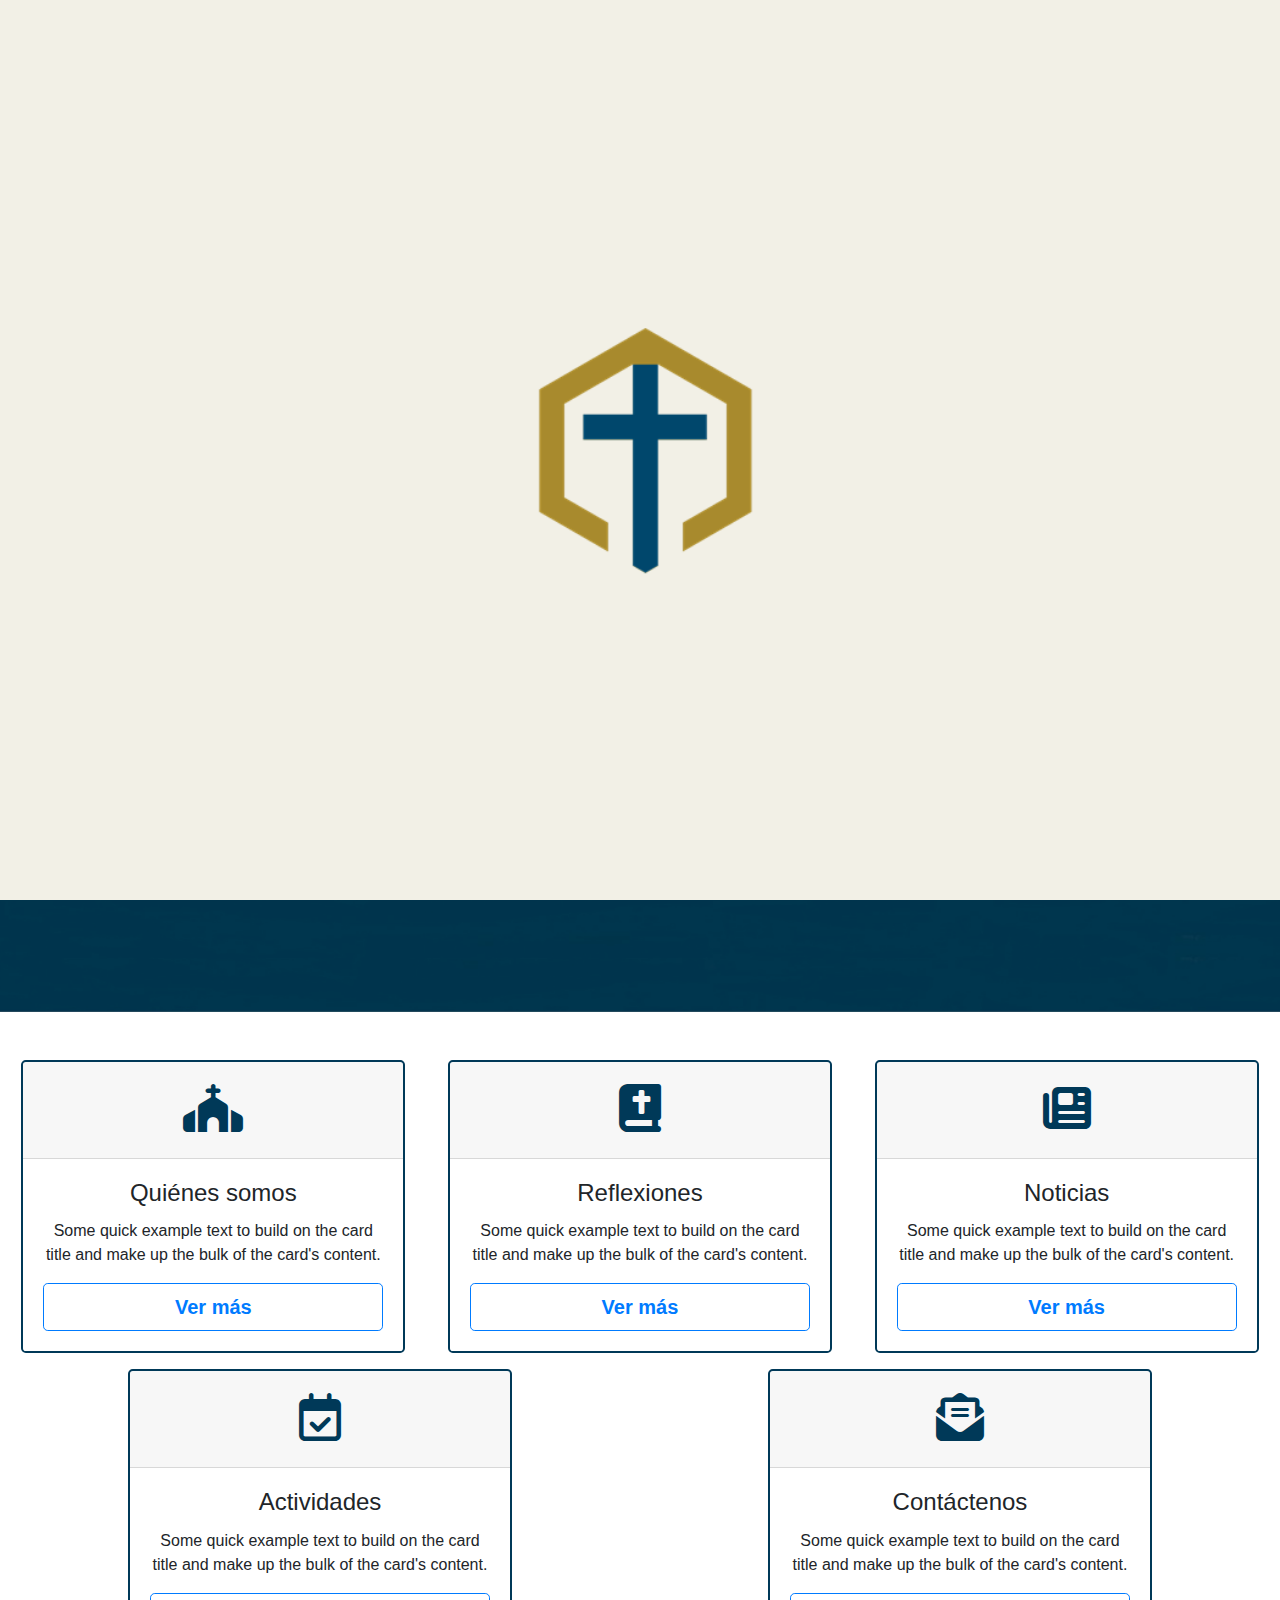
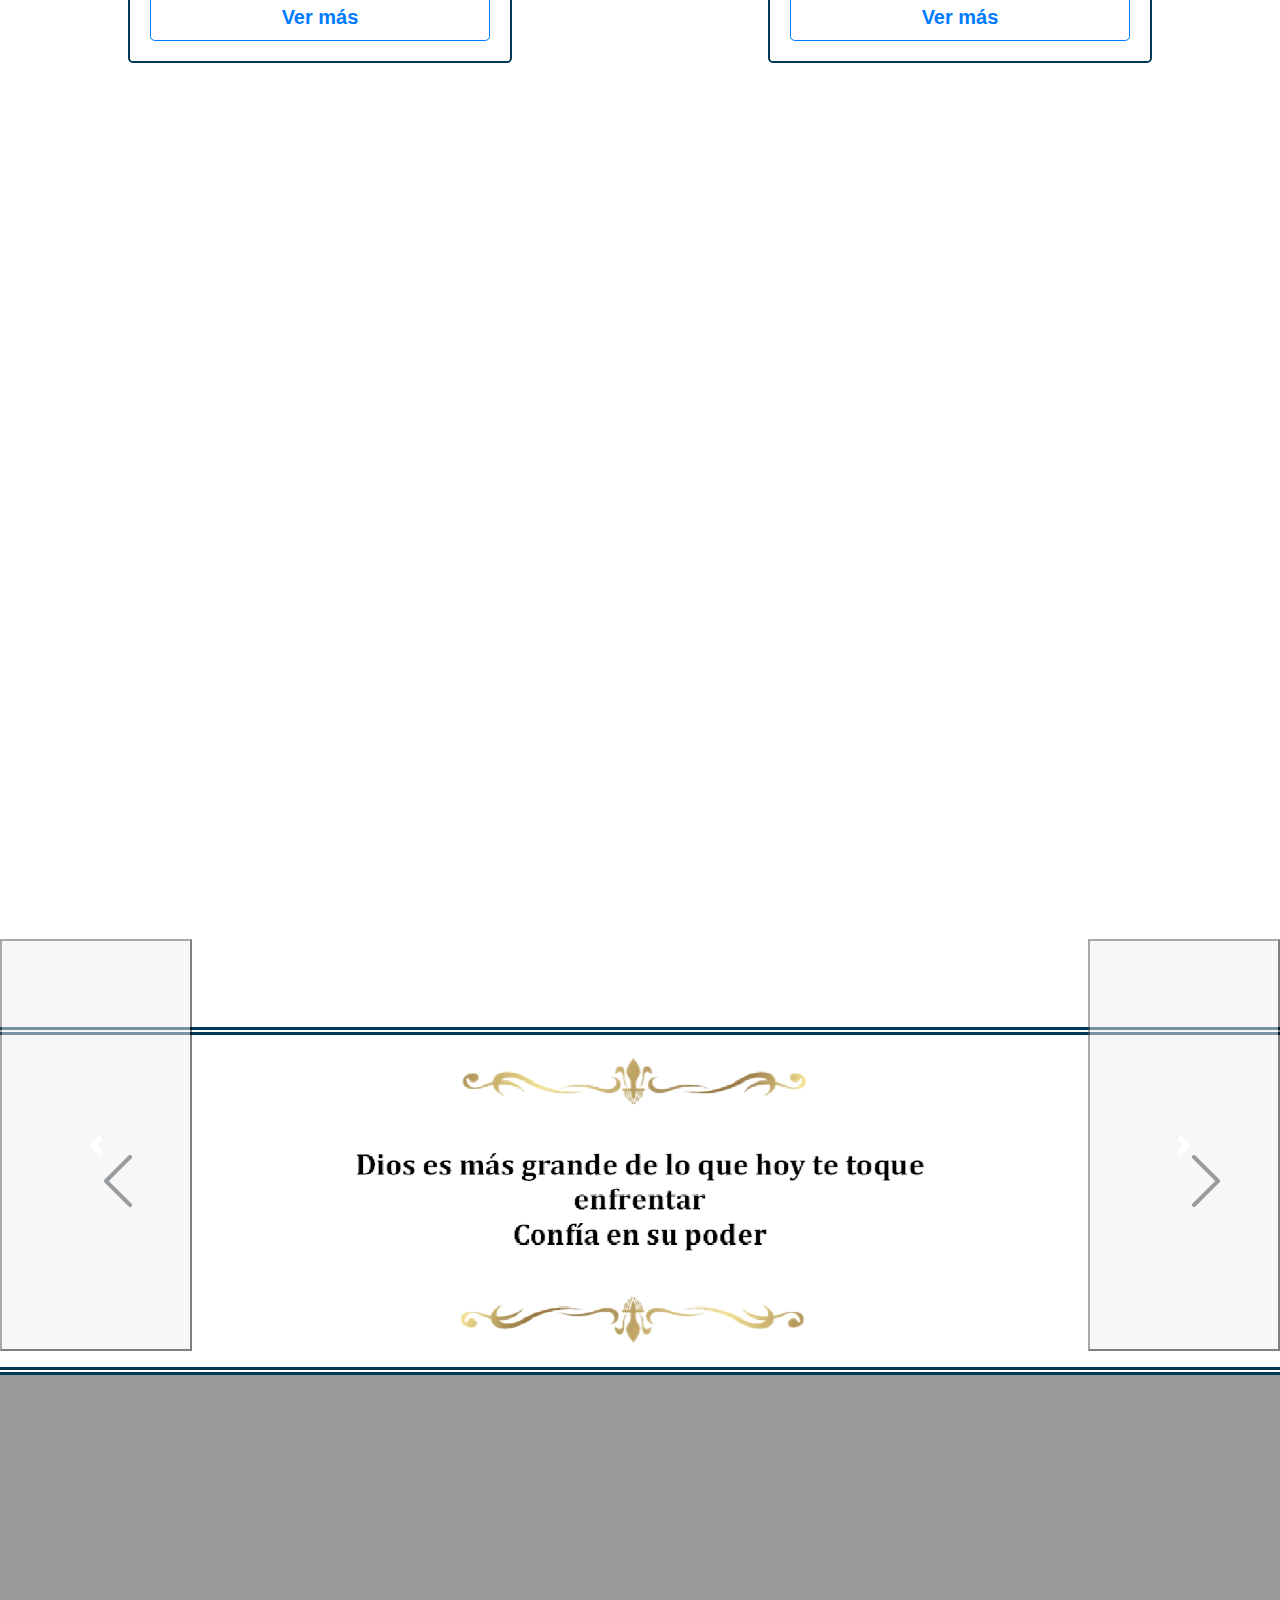
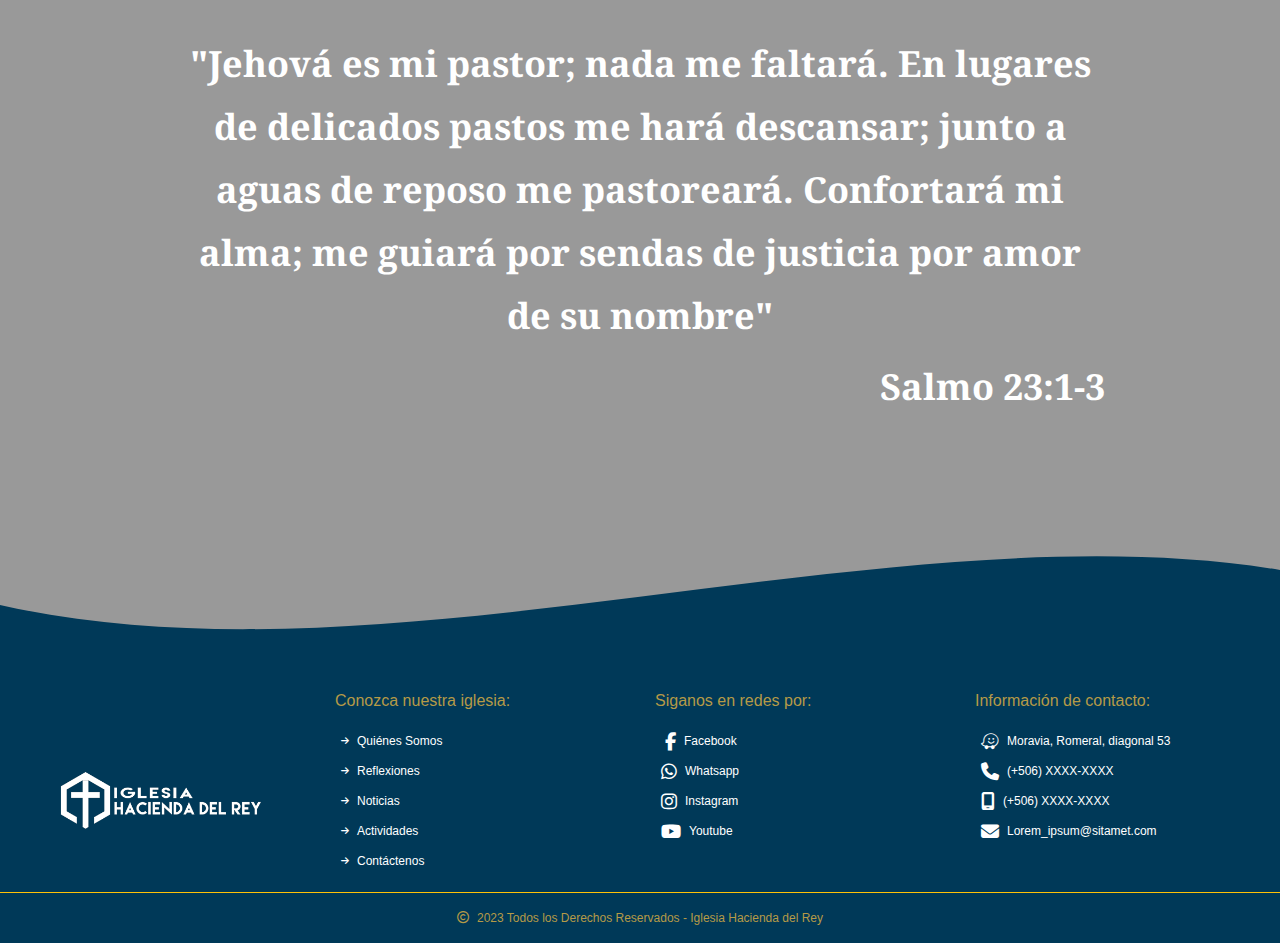
==== commit 25a2fb00: "Actualización archivos proyecto" ====
--- a/index.html
+++ b/index.html
@@ -38,100 +38,88 @@
             <!--  ***** Imagen de fondo ***** -->
             <div class="fondo vh-100">
                 <div class="colorFondo vh-100">
-                    <div class="container-fluid">                        
-                        <div class="row justify-content-center pt-5">
-                            <div class="col-3 col-sm-3 col-md-3 col-lg-3 col-xl-3">
-                                <img src="imagenes/borde_1.png" class="img-fluid w-100 float-right" alt="imagen decorativa"/>
-                            </div>
-                            <div class="col-6 col-sm-6 col-md-4 col-lg-4 col-xl-4">
+                    <div class="container-fluid vh-100 d-flex flex-row align-items-center">                        
+                        <div class="row justify-content-center">
+                            <div class="col-2 col-sm-2 col-md-2 col-lg-2 col-xl-2 mr-4 mb-5 px-0">
+                                <img src="imagenes/borde_1.png" class="img-fluid float-right" alt="imagen decorativa"/>
+                            </div>
+                            <div class="col-5 col-sm-5 col-md-5 col-lg-4 col-xl-3 mb-5 px-0">
                                 <h1 class="display-3 text-uppercase text-white text-center">bienvenidos</h1>
                             </div>
-                            <div class="col-3 col-sm-3 col-md-3 col-lg-3 col-xl-3">
-                                <img src="imagenes/borde_2.png" class="img-fluid w-100 float-left" alt="imagen decorativa"/>
-                            </div>
-                        </div>
-                        <div class="row justify-content-center text-white text-center font-weight-bold">
-                            <div class="col-11 col-sm-11 col-md-11 col-lg-10 col-xl-9 txtVision mt-5 py-5">
-                                <div class="text-center text-white font-weight-bold">
+                            <div class="col-2 col-sm-2 col-md-2 col-lg-2 col-xl-2 ml-4 mb-5 px-0">
+                                <img src="imagenes/borde_2.png" class="img-fluid float-left" alt="imagen decorativa"/>
+                            </div>
+                            
+                            <div class="col-11 col-sm-11 col-md-11 col-lg-11 col-xl-8 txtVision">
+                                <div class="text-center text-white font-weight-bold my-4">
                                     <p class="mb-0">"Lorem ipsum dolor sit amet, consectetur adipiscing elit, sed do eiusmod incididunt tempor ut labore et dolore magna aliqua."</p>
                                 </div>
                                 <div class="text-center">
                                     <img src="imagenes/borde_3.png" class="img-fluid w-25" alt=""/>
                                 </div>
-                            </div>                            
-                        </div>
+                            </div>                                                                                    
+                        </div>                                                
                     </div>
                 </div>
             </div>
                                                
             <!--  ***** Inicio sección menú de navegación ***** -->
-            <div class="container-fluid bg-white ">
-                <div class="row justify-content-around mt-5">
-                    <div class="col-10 col-sm-8 col-md-6 col-lg-5 col-xl-4 mb-3">
-                        <div class="card text-center rounded-lg" style="border: 0.125em solid #003958;">
-                            <div class="card-header"><i class="fa-solid fa-church" style="color: #003958;"></i></div>
-                            <div class="card-body">
-                                <h5 class="card-title">Quiénes somos</h5>
-                                <p class="card-text">Some quick example text to build on the card title and make up the bulk of the card's content.</p>
-                                <a href="quienessomos.html" class="btn btn-outline-primary btn-lg btn-block font-weight-bold">Ver más</a>
-                            </div>
-                        </div>
-                    </div>
-                    
-                    <div class="col-10 col-sm-8 col-md-6 col-lg-5 col-xl-4 mb-3">
-                        <div class="card text-center rounded-lg" style="border: 0.125em solid #003958;">
-                            <div class="card-header"><i class="fa-solid fa-book-bible" style="color: #003958;"></i></div>
-                            <div class="card-body">
-                                <h5 class="card-title">Reflexiones</h5>
-                                <p class="card-text">Some quick example text to build on the card title and make up the bulk of the card's content.</p>
-                                <a href="reflexiones.html" class="btn btn-outline-primary btn-lg btn-block font-weight-bold">Ver más</a>
-                            </div>
-                        </div>
-                    </div>
-                    
-                    <div class="col-10 col-sm-8 col-md-6 col-lg-5 col-xl-4 mb-3">
-                        <div class="card text-center rounded-lg" style="border: 0.125em solid #003958;">
-                            <div class="card-header"><i class="fa-solid fa-newspaper" style="color: #003958;"></i></div>
-                            <div class="card-body">
-                                <h5 class="card-title">Noticias</h5>
-                                <p class="card-text">Some quick example text to build on the card title and make up the bulk of the card's content.</p>
-                                <a href="noticias.html" class="btn btn-outline-primary btn-lg btn-block font-weight-bold">Ver más</a>
-                            </div>
-                        </div>
-                    </div>
-                    
-                    <div class="col-10 col-sm-8 col-md-6 col-lg-5 col-xl-4 mb-3">
-                        <div class="card text-center rounded-lg" style="border: 0.125em solid #003958;">
-                            <div class="card-header"><i class="fa-regular fa-calendar-check" style="color: #003958;"></i></div>
-                            <div class="card-body">
-                                <h5 class="card-title">Actividades</h5>
-                                <p class="card-text">Some quick example text to build on the card title and make up the bulk of the card's content.</p>
-                                <a href="actividades.html" class="btn btn-outline-primary btn-lg btn-block font-weight-bold">Ver más</a>
-                            </div>
-                        </div>
-                    </div>
-                    
-                    <div class="col-10 col-sm-8 col-md-6 col-lg-5 col-xl-4">
-                        <div class="card text-center rounded-lg" style="border: 0.125em solid #003958;">
-                            <div class="card-header"><i class="fa-solid fa-envelope-open-text" style="color: #003958;"></i></div>
-                            <div class="card-body">
-                                <h5 class="card-title">Contáctenos</h5>
-                                <p class="card-text">Some quick example text to build on the card title and make up the bulk of the card's content.</p>
-                                <a href="contacto.html" class="btn btn-outline-primary btn-lg btn-block font-weight-bold">Ver más</a>
-                            </div>
-                        </div>
-                    </div>
-                                                                                
+            <div class="container-fluid bg-white">
+                <div class="row justify-content-around my-5">
+                    <div class="card text-center rounded-lg mb-3" style="border: 0.125em solid #003958;">
+                        <div class="card-header"><i class="fa-solid fa-church" style="color: #003958;"></i></div>
+                        <div class="card-body">
+                            <h5 class="card-title">Quiénes somos</h5>
+                            <p class="card-text">Some quick example text to build on the card title and make up the bulk of the card's content.</p>
+                            <a href="quienessomos.html" class="btn btn-outline-primary btn-lg btn-block font-weight-bold">Ver más</a>
+                        </div>
+                    </div>
+
+                    <div class="card text-center rounded-lg mb-3" style="border: 0.125em solid #003958;">
+                        <div class="card-header"><i class="fa-solid fa-book-bible" style="color: #003958;"></i></div>
+                        <div class="card-body">
+                            <h5 class="card-title">Reflexiones</h5>
+                            <p class="card-text">Some quick example text to build on the card title and make up the bulk of the card's content.</p>
+                            <a href="reflexiones.html" class="btn btn-outline-primary btn-lg btn-block font-weight-bold">Ver más</a>
+                        </div>
+                    </div>
+
+                    <div class="card text-center rounded-lg mb-3" style="border: 0.125em solid #003958;">
+                        <div class="card-header"><i class="fa-solid fa-newspaper" style="color: #003958;"></i></div>
+                        <div class="card-body">
+                            <h5 class="card-title">Noticias</h5>
+                            <p class="card-text">Some quick example text to build on the card title and make up the bulk of the card's content.</p>
+                            <a href="noticias.html" class="btn btn-outline-primary btn-lg btn-block font-weight-bold">Ver más</a>
+                        </div>
+                    </div>
+
+                    <div class="card text-center rounded-lg mb-3" style="border: 0.125em solid #003958;">
+                        <div class="card-header"><i class="fa-regular fa-calendar-check" style="color: #003958;"></i></div>
+                        <div class="card-body">
+                            <h5 class="card-title">Actividades</h5>
+                            <p class="card-text">Some quick example text to build on the card title and make up the bulk of the card's content.</p>
+                            <a href="actividades.html" class="btn btn-outline-primary btn-lg btn-block font-weight-bold">Ver más</a>
+                        </div>
+                    </div>
+
+                    <div class="card text-center rounded-lg mb-3" style="border: 0.125em solid #003958;">
+                        <div class="card-header"><i class="fa-solid fa-envelope-open-text" style="color: #003958;"></i></div>
+                        <div class="card-body">
+                            <h5 class="card-title">Contáctenos</h5>
+                            <p class="card-text">Some quick example text to build on the card title and make up the bulk of the card's content.</p>
+                            <a href="contacto.html" class="btn btn-outline-primary btn-lg btn-block font-weight-bold">Ver más</a>
+                        </div>
+                    </div>
                 </div>
             </div>
             <!--  ***** Fin sección menú de navegación ***** -->
             
             <!--  ***** Inicio sección versículo ***** -->
-            <div class="parallax-seccion-1 vh-100 mt-3">
-                <div>
-                    <div class="container-fluid vh-100">
+            <div class="parallax-seccion-1 vh-100">
+                <div class="">
+                    <div class="container-fluid vh-100 d-flex flex-row align-items-center">
                         <div class="row justify-content-center text-white text-center font-weight-bold">
-                            <div class="col-11 col-sm-11 col-md-11 col-lg-10 col-xl-9 txtVersiculo mt-5 py-5">
+                            <div class="col-11 col-sm-11 col-md-11 col-lg-10 col-xl-9 txtVersiculo">
                                 <p class="mb-0">Porque de tal manera amó Dios al mundo, que ha dado a su Hijo unigénito, para que todo aquel que en él cree, no se pierda, mas tenga vida eterna.</p>
                                 <p class="mb-0 text-right pt-2">Juan 3:16</p>
                             </div>
@@ -176,9 +164,9 @@
             <!--  ***** Inicio sección versículo ***** -->
             <div class="parallax-seccion-2 vh-100">
                 <div class="colorFondo vh-100">
-                    <div class="container-fluid">
+                    <div class="container-fluid vh-100 d-flex flex-row align-items-center">
                         <div class="row justify-content-center text-white text-center font-weight-bold">
-                            <div class="col-11 col-sm-11 col-md-11 col-lg-10 col-xl-9 txtVersiculo mt-5 py-5">
+                            <div class="col-11 col-sm-11 col-md-11 col-lg-10 col-xl-9 txtVersiculo">
                                 <p class="mb-0">"Jehová es mi pastor; nada me faltará. En lugares de delicados pastos me hará descansar; junto a aguas de reposo me pastoreará. Confortará mi alma; me guiará por sendas de justicia por amor de su nombre"
                                 <p class="mb-0 text-right pt-2">Salmo 23:1-3</p>
                             </div>
--- a/estilos/index.css
+++ b/estilos/index.css
@@ -29,15 +29,16 @@
 
 /* Sección principal */
 main .vh-100 { height: 100vh !important; } 
-main .display-3 { font-family: 'Bree Serif', serif; font-size: 4em !important; } 
-main .pt-5 { padding-top: 2.75em !important; } 
-main .mt-5 { margin-top: 2.25em !important; }
-main .py-5 { padding-top: 2.25em !important; padding-bottom: 2.25em !important; }
+main .display-3 { font-family: 'Bree Serif', serif; font-size: 4.5em !important; } 
+main .mx-4 { margin-left: 1.25em !important; }
+main .my-4 { margin-top: 1.25em !important; margin-bottom: 1.25em !important; }
+main .mb-5 { margin-bottom: 2.25em !important; }
 .txtVision p, .txtVersiculo p { font-family: 'Noto Serif', serif; font-size: 2.5em; line-height: 1.75em; }
 .bordes { border-top: 0.5em double var(--colorAzul); border-bottom: 0.5em double var(--colorAzul); }
 
 /* Menú de opciones */
-.row.mt-5 { margin-top: 2.75em !important; }
+.row.mt-5 { margin-top: 3em !important; }
+.card { width: 18% !important; }
 .card-header { font-size: 3em !important; }
 .card-title { font-size: 1.5em !important; }
 .card-text { font-size: 1em !important; }
@@ -53,7 +54,7 @@
 .flechaPrev, .flechaSig { font-size: 4em; }
 
 /* Efecto de onda */
-.wave { max-width: 100%; position: relative; top: -7em; }
+.wave { max-width: 100%; position: relative; top: -8.5em; }
 
 /* Pie de página */
 .col-sm-4 h4 { font-size: 1em !important; }
@@ -74,19 +75,23 @@
     
     /* Sección principal */
     main .vh-100 { height: 100vh !important; }
-    main .display-3 { font-size: 3.5em!important; }
-    main .pt-5 { padding-top: 2.5em !important; } 
-    main .mt-5 { margin-top: 2em !important; }
-    main .py-5 { padding-top: 2em !important; padding-bottom: 2em !important; }       
+    main .display-3 { font-size: 3.5em !important; }
+    main .mx-4 { margin-left: 1.25em !important; }
+    main .my-4 { margin-top: 1.25em !important; margin-bottom: 1.25em !important; }
+    main .mb-5 { margin-bottom: 2em !important; }
     .txtVision p, .txtVersiculo p { font-size: 2.5em; }    
     
     /* Menú de opciones */
     .row.mt-5 { margin-top: 2.5em !important; }
+    .card { width: 18% !important; }
     .card-header { font-size: 3em !important; }
     .card-title { font-size: 1.5em !important; }
     .card-text { font-size: 1em !important; }
     .btn-lg { font-size: 1.25em !important; }
     
+    /* Efecto de onda */
+    .wave { top: -8em; }   
+    
     /* Pie de página */    
     footer .w-50 { width: 60% !important; }
     .list-group-item { padding: 0.5em !important; }
@@ -105,18 +110,22 @@
     /* Sección principal */
     main .vh-100 { height: 100vh !important; }
     main .display-3 { font-size: 3.5em!important; }
-    main .pt-5 { padding-top: 2.25em !important; } 
-    main .mt-5 { margin-top: 1.75em !important; }
-    main .py-5 { padding-top: 1.75em !important; padding-bottom: 1.75em !important; }
+    main .mx-4 { margin-left: 1em !important; }
+    main .my-4 { margin-top: 1em !important; margin-bottom: 1em !important; }
+    main .mb-5 { margin-bottom: 1.75em !important; }
     .txtVision p, .txtVersiculo p { font-size: 2.25em; }    
     
     /* Menú de opciones */
     .row.mt-5 { margin-top: 2.25em !important; }
+    .card { width: 30% !important; }
     .card-header { font-size: 3em !important; }
     .card-title { font-size: 1.5em !important; }
     .card-text { font-size: 1em !important; }
     .btn-lg { font-size: 1.25em !important; }
     
+    /* Efecto de onda */
+    .wave { top: -7.5em; }   
+    
     /* Pie de página */    
     footer .w-50 { width: 70% !important; }
     .list-group-item { padding: 0.5em !important; }
@@ -135,16 +144,17 @@
     /* Sección principal */      
     main .vh-100 { height: 80vh !important; }
     main .display-3 { font-size: 3em !important; }
-    main .pt-5 { padding-top: 2em !important; } 
-    main .mt-5 { margin-top: 1.5em !important; }
-    main .py-5 { padding-top: 1.5em!important; padding-bottom: 1.5em!important; }        
+    main .mx-4 { margin-left: 1em !important; }
+    main .my-4 { margin-top: 1em !important; margin-bottom: 1em !important; }
+    main .mb-5 { margin-bottom: 1.5em !important; }
     .txtVision p, .txtVersiculo p { font-size: 2em; }    
     
     /* Menú de opciones */
     .row.mt-5 { margin-top: 2em !important; }
+    .card { width: 45% !important; }
     .card-header { font-size: 3em !important; }
     .card-title { font-size: 1.5em !important; }
-    .card-text { font-size: 1em !important; }
+    .card-text { font-size: 0.85em !important; }
     .btn-lg { font-size: 1.25em !important; }
     
     /* Carrusel de imágenes */
@@ -152,7 +162,7 @@
     .flechaPrev, .flechaSig { font-size: 3em; }  
     
     /* Efecto de onda */
-    .wave { top: -6.5em; }   
+    .wave { top: -6.75em; }   
     
     /* Pie de página */
     footer .w-50 { width: 75% !important; }
@@ -172,13 +182,14 @@
     /* Sección principal */    
     main .vh-100 { height: 70vh !important; }
     main .display-3 { font-size: 2.75em !important; }
-    main .pt-5 { padding-top: 1.25em !important; } 
-    main .mt-5 { margin-top: 1.25em !important; }
-    main .py-5 { padding-top: 1.25em!important; padding-bottom: 1.25em!important; }        
+    main .mx-4 { margin-left: 0.75em !important; }
+    main .my-4 { margin-top: 0.75em !important; margin-bottom: 0.75em !important; }
+    main .mb-5 { margin-bottom: 1.25em !important; }
     .txtVision p, .txtVersiculo p { font-size: 1.75em; }    
     
     /* Menú de opciones */
     .row.mt-5 { margin-top: 1.75em !important; }
+    .card { width: 45% !important; }
     .card-header { font-size: 2.5em !important; }
     .card-title { font-size: 1.25em !important; }
     .card-text { font-size: 0.75em !important; }
@@ -210,12 +221,13 @@
     /* Sección principal */
     main .vh-100 { height: 60vh !important; }
     main .display-3 { font-size: 2.5em !important; }
-    main .pt-5 { padding-top: 1em !important; } 
-    main .mt-5 { margin-top: 1em !important; }     
-    main .py-5 { padding-top: 1em!important; padding-bottom: 1em!important; }        
+    main .mx-4 { margin-left: 0.75em !important; }
+    main .my-4 { margin-top: 0.75em !important; margin-bottom: 0.75em !important; }
+    main .mb-5 { margin-bottom: 1em !important; }
     .txtVision p, .txtVersiculo p { font-size: 1.25em; }    
     
     /* Menú de opciones */
+    .card { width: 45% !important; }
     .row.mt-5 { margin-top: 1.5em !important; }
     .card-header { font-size: 2.5em !important; }
     .card-title { font-size: 1.25em !important; }
@@ -228,7 +240,7 @@
     .flechaPrev, .flechaSig { font-size: 2em; }
     
     /* Efecto de onda */
-    .wave { top: -5em; }
+    .wave { top: -5.5em; }
     
     /* Pie de página */
     .col-sm-4 { padding-right: 0!important; }
@@ -247,13 +259,14 @@
     /* Sección principal */
     main .vh-100 { height: 50vh !important; }
     main .display-3 { font-size: 2em !important; }
-    main .pt-5 { padding-top: 0.75em !important; } 
-    main .mt-5 { margin-top: 0.75em !important; } 
-    main .py-5 { padding-top: 0.75em!important; padding-bottom: 0.75em!important; }    
+    main .mx-4 { margin-left: 0.5em !important; }
+    main .my-4 { margin-top: 0.5em !important; margin-bottom: 0.5em !important; }
+    main .mb-5 { margin-bottom: 0.75em !important; }
     .txtVision p, .txtVersiculo p { font-size: 1.25em; }   
     
     /* Menú de opciones */
     .row.mt-5 { margin-top: 1.25em !important; }
+    .card { width: 80% !important; }
     .card-header { font-size: 2.5em !important; }
     .card-title { font-size: 1.25em !important; }
     .card-text { font-size: 0.75em !important; }
@@ -282,15 +295,16 @@
     .encabezado .p-4 { padding: 0.75em !important; }
     
     /* Sección principal */
-    main .vh-100 { height: 40vh !important; }
+    main .vh-100 { height: 45vh !important; }
     main .display-3 { font-size: 1.75em !important; }
-    main .pt-5 { padding-top: 0.5em !important; }
-    main .mt-5 { margin-top: 0.5em !important; } 
-    main .py-5 { padding-top: 0.5em !important; padding-bottom: 0.5em !important; }    
+    main .mx-4 { margin-left: 0.5em !important; }
+    main .my-4 { margin-top: 0.5em !important; margin-bottom: 0.5em !important; }
+    main .mb-5 { margin-bottom: 0.5em !important; }
     .txtVision p, .txtVersiculo p { font-size: 1em; }    
     
     /* Menú de opciones */
-    .row.mt-5 { margin-top: 1em !important; }
+    .row.my-5 { margin-top: 1em !important; margin-bottom: 1em !important; }
+    .card { width: 90% !important; }
     .card-header { font-size: 2.5em !important; }
     .card-title { font-size: 1.25em !important; }
     .card-text { font-size: 0.75em !important; }
